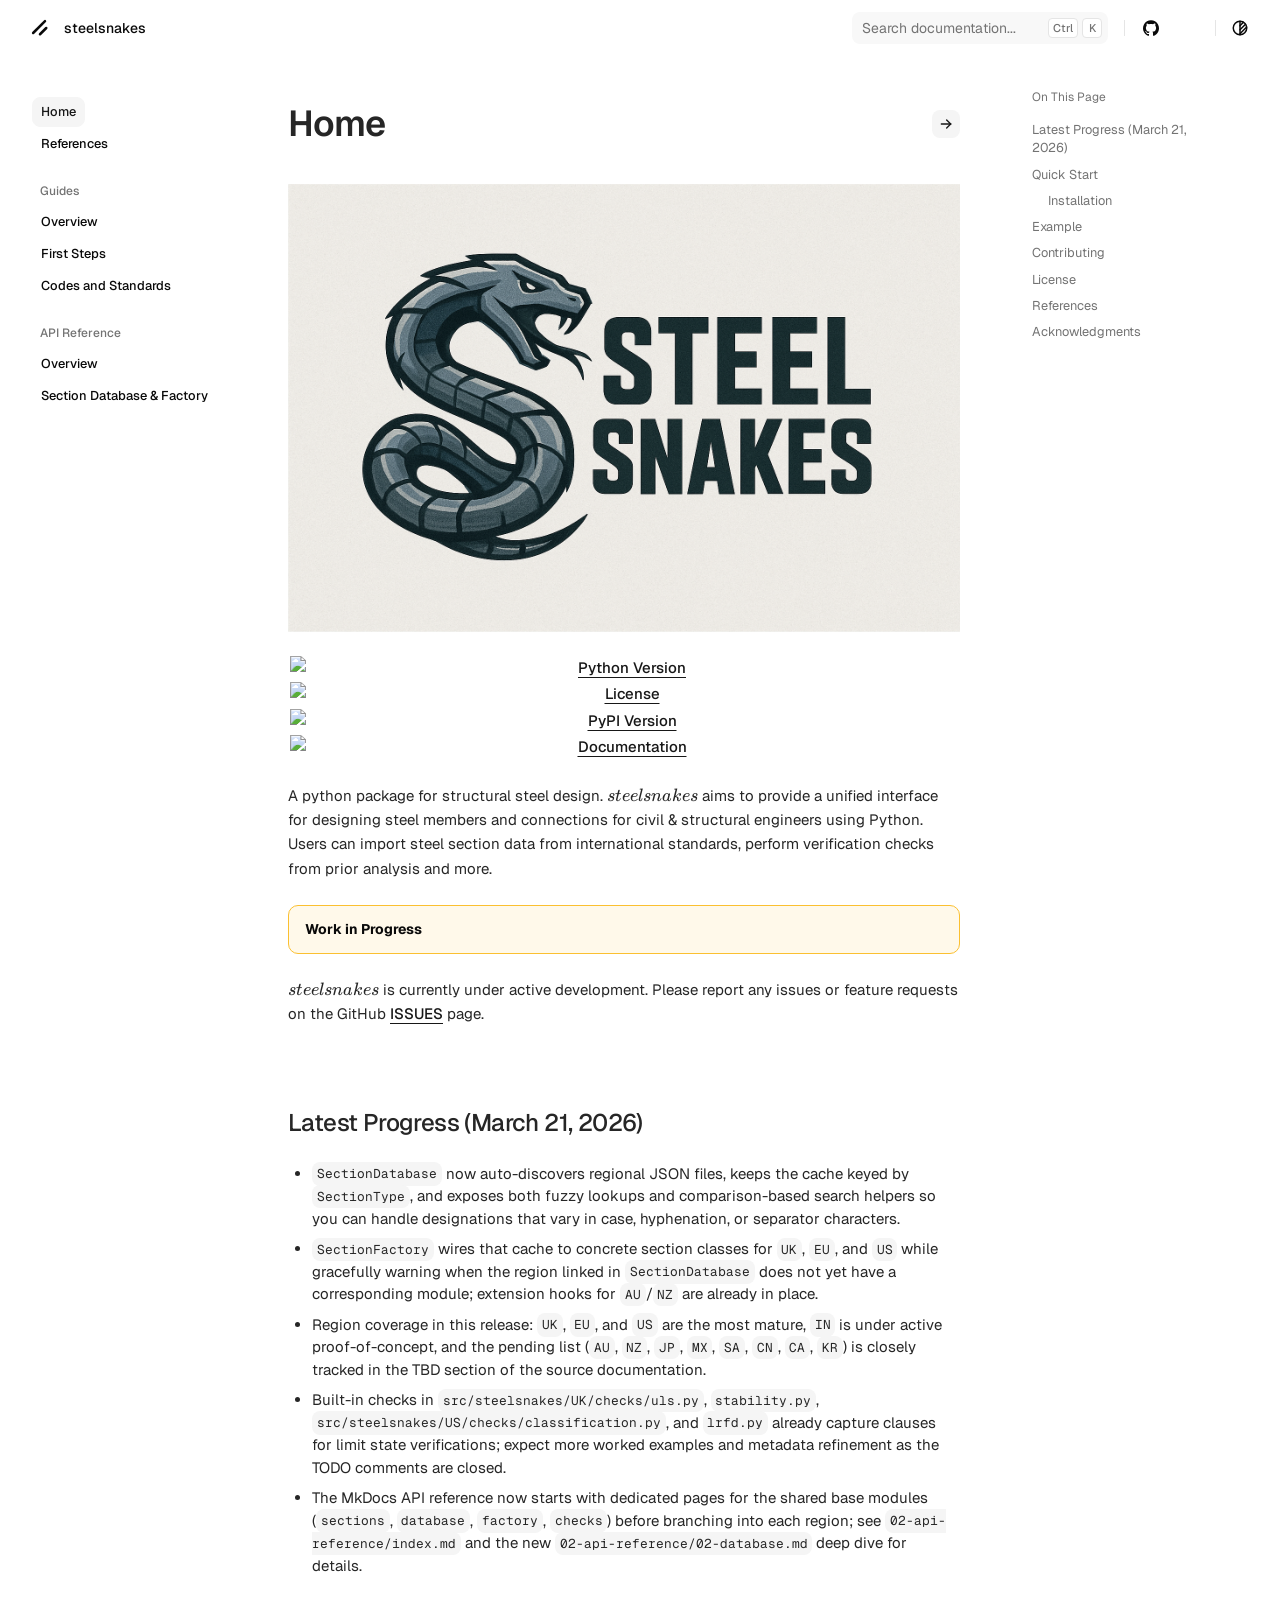
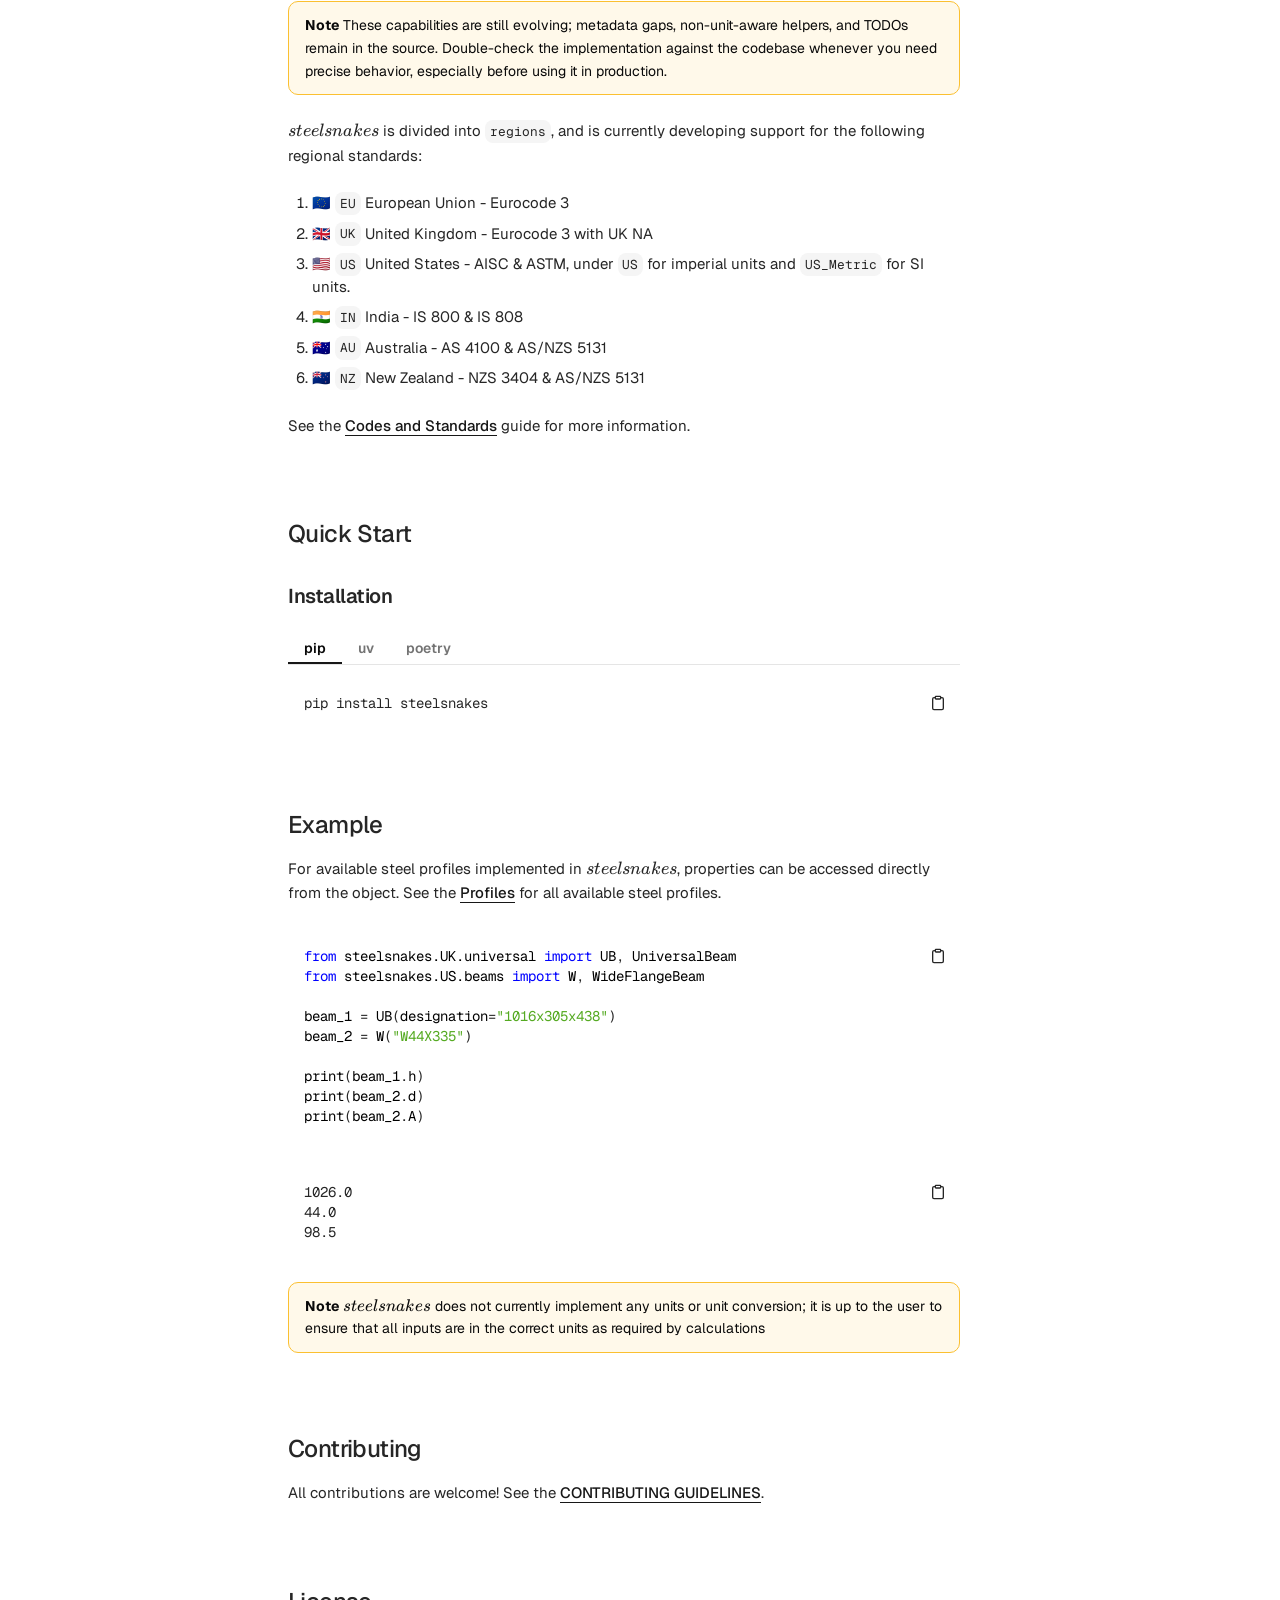
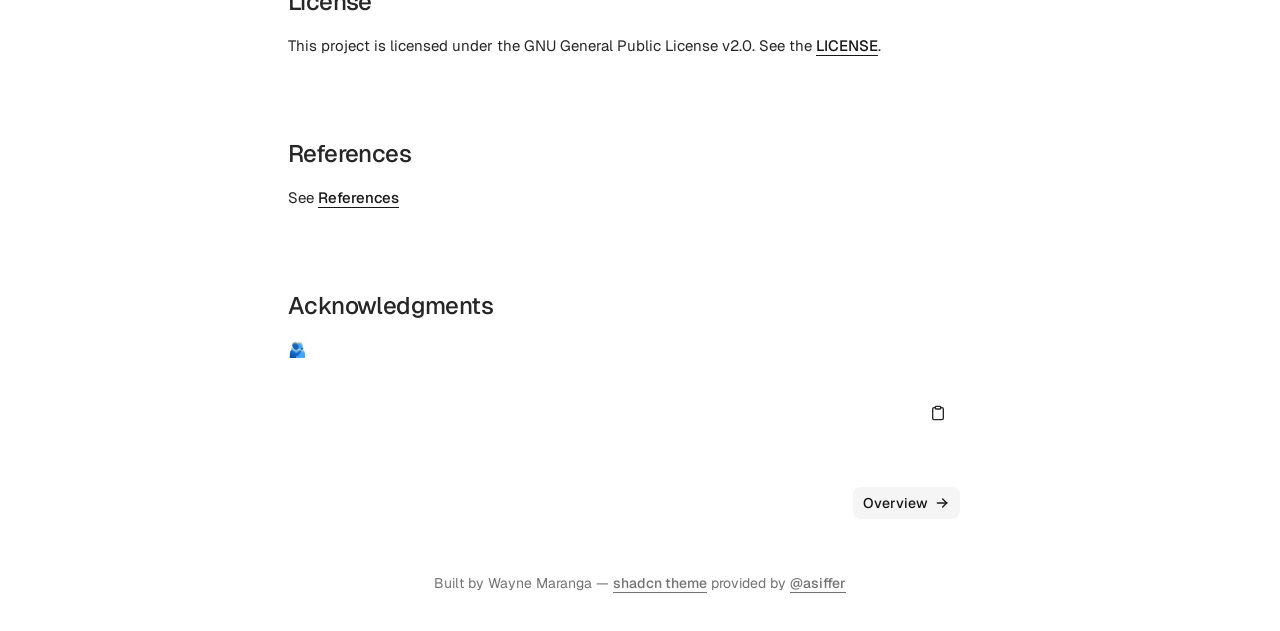
==== index.html @ 2edcb005 "Deployed 90983dc with MkDocs version: 1.6.1" ====
<!DOCTYPE html>
<html lang="en">

<head>
    <script>
        // for search plugin notably
        const base_url = "https://steelsnakes.readthedocs.io/en/latest/";
    </script>
    <script>
    const darkTheme = window.matchMedia("(prefers-color-scheme: dark)");
    darkTheme.onchange = (e) => {
        if (e.matches) {
            document.documentElement.classList.add("dark")
            localStorage.theme = 'dark';
        } else {
            document.documentElement.classList.remove("dark")
            localStorage.removeItem("theme")
        }
    };

    // On page load. Priotiry to lcaolStorage
    if (localStorage.theme === "dark") {
        document.documentElement.classList.add("dark")
    } else if (localStorage.theme === "light") {
        document.documentElement.classList.remove("dark")
    } else if (darkTheme.matches) {
        document.documentElement.classList.add("dark")
    } else {
        document.documentElement.classList.remove("dark")
    }

    // set the layout based on localStorage
    document.documentElement.classList.add(localStorage.getItem("html-layout") || "layout-fixed");
</script>


    <meta charset="UTF-8">
    <meta name="viewport" content="width=device-width, initial-scale=1">
    <title>Home - steelsnakes</title>
    


<title>Home</title>









<link rel="canonical" href="https://steelsnakes.readthedocs.io/en/latest/">


<!-- Open Graph (Facebook, LinkedIn) -->

<meta property="og:title" content="Home">





<meta property="og:url" content="https://steelsnakes.readthedocs.io/en/latest/">






<!-- Twitter Card -->

<meta name="twitter:title" content="Home">






<!-- JSON-LD Structured Data -->



    <link rel="icon" href="img/favicon.ico">

    <link href="css/base.css" rel="stylesheet">
    <link href="css/geist.css" rel="stylesheet">

    
    

<link id="pygments-light" rel="stylesheet"
    href="css/pygments/abap.css">
<link id="pygments-dark" rel="stylesheet"
    href="css/pygments/monokai.css"
    media="(prefers-color-scheme: dark)">


    
    <link href="assets/_mkdocstrings.css" rel="stylesheet">
    <link href="stylesheets/extra.css" rel="stylesheet">

    

    <script src="js/callbacks.js"></script>

    
    <!-- katex -->
<link rel="stylesheet" href="css/katex.min.css">
<!-- The loading of KaTeX is deferred to speed up page rendering -->
<script defer src="js/katex.min.js"></script>
<!-- To automatically render math in text elements, include the auto-render extension: -->
<script defer src="js/auto-render.min.js"
    onload='renderMathInElement(document.body, {"macros": {"\\RR": "\\mathbb{R}", "\\dx": "\\mathrm{d}x"}});'></script>
    

    
    <script src="https://cdn.jsdelivr.net/npm/echarts@5.6.0/dist/echarts.js"></script>
<script>
    const rootStyles = getComputedStyle(document.documentElement);
    const color = ["#8ec5ff", "#2b7fff", "#1d6ed4", "#155ab6", "#0f4c8a"];
    const waitForECharts = () => {
        if (typeof echarts !== 'undefined') {
            console.log('ECharts is loaded');
            echarts.registerTheme('shadcn', {
                "seriesCnt": "5",
                "backgroundColor": "rgba(0,0,0,0)",
                "titleColor": "#0a0a0a",
                "subtitleColor": "#737373",
                "textColorShow": false,
                "textColor": "#333",
                "textStyle": {
                    "fontFamily": "Geist"
                },
                "markTextColor": "#ffffff",
                "color": color,
                "borderColor": "#e5e5e5",
                "borderWidth": 0,
                "visualMapColor": [
                    "#09090b",
                    "#18181b",
                    "#27272a",
                    "#3f3f46",
                    "#52525b",
                    "#71717a",
                    "#a1a1aa",
                    "#d4d4d8",
                    "#e4e4e7",
                    "#f4f4f5",
                    "#fafafa"
                ],
                "legendTextColor": "#0a0a0a",
                "kColor": "#eb5454",
                "kColor0": "#47b262",
                "kBorderColor": "#eb5454",
                "kBorderColor0": "#47b262",
                "kBorderWidth": 1,
                "lineWidth": 2,
                "symbolSize": 4,
                "symbol": "emptyCircle",
                "symbolBorderWidth": 1,
                "lineSmooth": true,
                "graphLineWidth": 1,
                "graphLineColor": "#aaaaaa",
                "mapLabelColor": "#000",
                "mapLabelColorE": "rgb(100,0,0)",
                "mapBorderColor": "#444",
                "mapBorderColorE": "#444",
                "mapBorderWidth": 0.5,
                "mapBorderWidthE": 1,
                "mapAreaColor": "#eee",
                "mapAreaColorE": "rgba(255,215,0,0.8)",
                "axes": [
                    {
                        "type": "all",
                        "name": "通用坐标轴",
                        "axisLineShow": true,
                        "axisLineColor": "#6E7079",
                        "axisTickShow": true,
                        "axisTickColor": "#6E7079",
                        "axisLabelShow": true,
                        "axisLabelColor": "#6E7079",
                        "splitLineShow": true,
                        "splitLineColor": [
                            "#E0E6F1"
                        ],
                        "splitAreaShow": false,
                        "splitAreaColor": [
                            "rgba(250,250,250,0.2)",
                            "rgba(210,219,238,0.2)"
                        ]
                    },
                    {
                        "type": "category",
                        "name": "类目坐标轴",
                        "axisLineShow": true,
                        "axisLineColor": "#6e7079",
                        "axisTickShow": true,
                        "axisTickColor": "#6e7079",
                        "axisLabelShow": true,
                        "axisLabelColor": "#6e7079",
                        "splitLineShow": false,
                        "splitLineColor": [
                            "#E0E6F1"
                        ],
                        "splitAreaShow": false,
                        "splitAreaColor": [
                            "rgba(250,250,250,0.2)",
                            "rgba(210,219,238,0.2)"
                        ]
                    },
                    {
                        "type": "value",
                        "name": "数值坐标轴",
                        "axisLineShow": false,
                        "axisLineColor": "#6e7079",
                        "axisTickShow": false,
                        "axisTickColor": "#6e7079",
                        "axisLabelShow": true,
                        "axisLabelColor": "#6e7079",
                        "splitLineShow": true,
                        "splitLineColor": [
                            "#E0E6F1"
                        ],
                        "splitAreaShow": false,
                        "splitAreaColor": [
                            "rgba(250,250,250,0.2)",
                            "rgba(210,219,238,0.2)"
                        ]
                    },
                    {
                        "type": "log",
                        "name": "对数坐标轴",
                        "axisLineShow": false,
                        "axisLineColor": "#6e7079",
                        "axisTickShow": false,
                        "axisTickColor": "#6e7079",
                        "axisLabelShow": true,
                        "axisLabelColor": "#6e7079",
                        "splitLineShow": true,
                        "splitLineColor": [
                            "#E0E6F1"
                        ],
                        "splitAreaShow": false,
                        "splitAreaColor": [
                            "rgba(250,250,250,0.2)",
                            "rgba(210,219,238,0.2)"
                        ]
                    },
                    {
                        "type": "time",
                        "name": "时间坐标轴",
                        "axisLineShow": true,
                        "axisLineColor": "#6e7079",
                        "axisTickShow": true,
                        "axisTickColor": "#6e7079",
                        "axisLabelShow": true,
                        "axisLabelColor": "#6e7079",
                        "splitLineShow": false,
                        "splitLineColor": [
                            "#E0E6F1"
                        ],
                        "splitAreaShow": false,
                        "splitAreaColor": [
                            "rgba(250,250,250,0.2)",
                            "rgba(210,219,238,0.2)"
                        ]
                    }
                ],
                "axisSeperateSetting": true,
                "toolboxColor": "#999999",
                "toolboxEmphasisColor": "#666666",
                "tooltipAxisColor": "#cccccc",
                "tooltipAxisWidth": 1,
                "timelineLineColor": "#e5e5e5",
                "timelineLineWidth": 2,
                "timelineItemColor": "#e5e5e5",
                "timelineItemColorE": "#ffffff",
                "timelineCheckColor": "#171717",
                "timelineCheckBorderColor": "#ffffff",
                "timelineItemBorderWidth": 1,
                "timelineControlColor": "#737373",
                "timelineControlBorderColor": "#171717",
                "timelineControlBorderWidth": "0.0",
                "timelineLabelColor": "#737373"
            })
        } else {
            setTimeout(waitForECharts, 300);
        }
    }

    waitForECharts();

</script>
    

    

</head>

<body
    class="text-foreground group/body overscroll-none font-sans antialiased [--footer-height:calc(var(--spacing)*14)] [--header-height:calc(var(--spacing)*14)] xl:[--footer-height:calc(var(--spacing)*24)] theme-default">
    <div id="inner-body" class="bg-background relative z-10 flex min-h-svh flex-col">
        <header class="bg-background sticky top-0 z-50 w-full" view-transition-name="header">
    <div class="container-wrapper 3xl:fixed:px-0 px-6">
        <div class="3xl:fixed:container flex h-(--header-height) items-center gap-2 **:data-[slot=separator]:!h-4">
            <button id="menu-button" data-slot="popover-trigger" onclick="onMobileMenuButtonClick(event)"
                class="group whitespace-nowrap rounded-md text-sm font-medium transition-all disabled:pointer-events-none disabled:opacity-50 [&amp;_svg]:pointer-events-none [&amp;_svg:not([class*='size-'])]:size-4 shrink-0 [&amp;_svg]:shrink-0 outline-none focus-visible:border-ring focus-visible:ring-ring/50 aria-invalid:ring-destructive/20 dark:aria-invalid:ring-destructive/40 aria-invalid:border-destructive hover:text-accent-foreground px-4 py-2 has-[&gt;svg]:px-3 extend-touch-target h-8 touch-manipulation items-center justify-start gap-2.5 !p-0 hover:bg-transparent focus-visible:bg-transparent focus-visible:ring-0 active:bg-transparent dark:hover:bg-transparent flex lg:hidden"
                type="button" aria-haspopup="dialog" aria-expanded="false" aria-controls="radix-«Rmplb»"
                data-state="closed">
                <div class="relative flex h-8 w-4 items-center justify-center">
                    <div class="relative size-4">
                        <!-- 16px x 16px -->
                        <svg xmlns="http://www.w3.org/2000/svg" viewBox="0 0 16 16" fill="none" stroke="currentColor"
                            stroke-width="2" stroke-linecap="round" stroke-linejoin="round">
                            <line x1="0" x2="16" y1="5" y2="5"
                                class="group-data-[state=open]:translate-y-[2.25px] group-data-[state=open]:-translate-x-[2.25px] group-data-[state=open]:rotate-45 transition-all duration-300 origin-center" />
                            <line x1="0" x2="16" y1="11" y2="11"
                                class="group-data-[state=open]:-translate-y-[2.25px] group-data-[state=open]:-translate-x-[2.25px] group-data-[state=open]:-rotate-45 transition-all duration-300 origin-center" />
                        </svg>
                    </div>

                    <span class="sr-only">Toggle Menu</span>
                </div>
                <span class="flex h-8 items-center text-lg leading-none font-medium">Menu</span>
            </button>
            <a data-slot="button"
                class="items-center justify-center gap-2 whitespace-nowrap rounded-md text-sm font-medium transition-all disabled:pointer-events-none disabled:opacity-50 [&_svg]:pointer-events-none [&_svg:not([class*='size-'])]:size-5 shrink-0 [&_svg]:shrink-0 outline-none focus-visible:border-ring focus-visible:ring-ring/50 focus-visible:ring-[3px] aria-invalid:ring-destructive/20 dark:aria-invalid:ring-destructive/40 aria-invalid:border-destructive hover:bg-accent hover:text-accent-foreground dark:hover:bg-accent/50 hidden h-8 lg:flex"
                href="https://steelsnakes.readthedocs.io/en/latest/">
                <span class="size-8 flex flex-row justify-center items-center">
                    

<svg xmlns="http://www.w3.org/2000/svg" viewBox="0 0 256 256"
    class="size-5">
    <rect width="256" height="256" fill="none"></rect>
    <line x1="208" y1="128" x2="128" y2="208" fill="none" stroke="currentColor" stroke-linecap="round"
        stroke-linejoin="round" stroke-width="32"></line>
    <line x1="192" y1="40" x2="40" y2="192" fill="none" stroke="currentColor" stroke-linecap="round"
        stroke-linejoin="round" stroke-width="32"></line>
</svg>


                </span>

                
                <h1 class="pr-2">steelsnakes</h1>
                
            </a>
            
            <div class="ml-auto flex items-center gap-2 md:flex-1 md:justify-end">
                <div class="hidden w-full flex-1 md:flex md:w-auto md:flex-none">
                    <button data-slot="dialog-trigger" onclick="onSearchBarClick(event)"
    class="inline-flex items-center gap-2 whitespace-nowrap rounded-md text-sm transition-all disabled:pointer-events-none disabled:opacity-50 [&amp;_svg]:pointer-events-none [&amp;_svg:not([class*='size-'])]:size-4 shrink-0 [&amp;_svg]:shrink-0 outline-none focus-visible:border-ring focus-visible:ring-ring/50 focus-visible:ring-[3px] aria-invalid:ring-destructive/20 dark:aria-invalid:ring-destructive/40 aria-invalid:border-destructive hover:bg-secondary/80 px-4 py-2 has-[&gt;svg]:px-3 bg-surface text-surface-foreground/60 dark:bg-card relative h-8 w-full justify-start pl-2.5 font-normal shadow-none sm:pr-12 md:w-40 lg:w-56 xl:w-64"
    type="button" aria-haspopup="dialog" aria-expanded="false" aria-controls="radix-«R66plb»" data-state="closed">
    <span class="text-muted-foreground hidden lg:inline-flex">Search documentation...</span>
    <span class="text-muted-foreground inline-flex lg:hidden">Search...</span>
    <div class="absolute top-1.5 right-1.5 hidden gap-1 sm:flex">
        <kbd
            class="bg-background text-muted-foreground pointer-events-none flex h-5 items-center justify-center gap-1 rounded border px-1 font-sans text-[0.7rem] font-medium select-none [&amp;_svg:not([class*='size-'])]:size-3">Ctrl</kbd><kbd
            class="bg-background text-muted-foreground pointer-events-none flex h-5 items-center justify-center gap-1 rounded border px-1 font-sans text-[0.7rem] font-medium select-none [&amp;_svg:not([class*='size-'])]:size-3 aspect-square">K</kbd>
    </div>
</button>
<dialog id="search-dialog" onclick="onSearchDialogClick(event)"
    class="fixed top-1/2 left-1/2 -translate-x-1/2 -translate-y-1/2 bg-background rounded-lg shadow-lg border overflow-hidden p-0">
    <div class="w-lg gap-4">
        <div class="flex h-full w-full flex-col overflow-hidden rounded-md bg-popover text-popover-foreground">
            <div data-slot="command-input-wrapper" class="flex h-9 items-center gap-2 border-b px-3"><svg
                    xmlns="http://www.w3.org/2000/svg" width="24" height="24" viewBox="0 0 24 24" fill="none"
                    stroke="currentColor" stroke-width="2" stroke-linecap="round" stroke-linejoin="round"
                    class="lucide lucide-search size-4 shrink-0 opacity-50">
                    <circle cx="11" cy="11" r="8"></circle>
                    <path d="m21 21-4.3-4.3"></path>
                </svg>
                <input data-slot="command-input"
                    class="placeholder:text-muted-foreground flex h-10 w-full rounded-md bg-transparent py-3 text-sm outline-hidden disabled:cursor-not-allowed disabled:opacity-50"
                    placeholder="Search documentation..." cmdk-input="" autocomplete="off" autocorrect="off"
                    spellcheck="false" aria-autocomplete="list" role="combobox" aria-expanded="true"
                    aria-controls="radix-«r1t6»" aria-labelledby="radix-«r1t7»" id="radix-«r1t8»" type="text" value=""
                    aria-activedescendant="radix-«r1th»" oninput="onInputHandler(event)">
            </div>
        </div>
        <div id="mkdocs-search-results">
            <!-- search results go there -->
        </div>
    </div>
</dialog>
<script>
    document.removeEventListener("keydown", searchShortcutHandler);
    document.addEventListener("keydown", searchShortcutHandler);
</script>
                </div>
                <div data-orientation="vertical" role="none" data-slot="separator"
                    class="bg-border shrink-0 data-[orientation=horizontal]:h-px data-[orientation=horizontal]:w-full data-[orientation=vertical]:h-full data-[orientation=vertical]:w-px ml-2 hidden lg:block">
                </div>
                <a target="_blank" rel="noreferrer" data-slot="button"
                    class="inline-flex items-center justify-center whitespace-nowrap text-sm font-medium transition-all disabled:pointer-events-none disabled:opacity-50 [&amp;_svg]:pointer-events-none [&amp;_svg:not([class*='size-'])]:size-4 shrink-0 [&amp;_svg]:shrink-0 outline-none focus-visible:border-ring focus-visible:ring-ring/50 focus-visible:ring-[3px] aria-invalid:ring-destructive/20 dark:aria-invalid:ring-destructive/40 aria-invalid:border-destructive hover:bg-accent hover:text-accent-foreground dark:hover:bg-accent/50 rounded-md gap-1.5 px-3 has-[&gt;svg]:px-2.5 h-8 shadow-none"
                    href="https://github.com/waynemaranga/steelsnakes">
                    <svg viewBox="0 0 438.549 438.549">
                        <path fill="currentColor"
                            d="M409.132 114.573c-19.608-33.596-46.205-60.194-79.798-79.8-33.598-19.607-70.277-29.408-110.063-29.408-39.781 0-76.472 9.804-110.063 29.408-33.596 19.605-60.192 46.204-79.8 79.8C9.803 148.168 0 184.854 0 224.63c0 47.78 13.94 90.745 41.827 128.906 27.884 38.164 63.906 64.572 108.063 79.227 5.14.954 8.945.283 11.419-1.996 2.475-2.282 3.711-5.14 3.711-8.562 0-.571-.049-5.708-.144-15.417a2549.81 2549.81 0 01-.144-25.406l-6.567 1.136c-4.187.767-9.469 1.092-15.846 1-6.374-.089-12.991-.757-19.842-1.999-6.854-1.231-13.229-4.086-19.13-8.559-5.898-4.473-10.085-10.328-12.56-17.556l-2.855-6.57c-1.903-4.374-4.899-9.233-8.992-14.559-4.093-5.331-8.232-8.945-12.419-10.848l-1.999-1.431c-1.332-.951-2.568-2.098-3.711-3.429-1.142-1.331-1.997-2.663-2.568-3.997-.572-1.335-.098-2.43 1.427-3.289 1.525-.859 4.281-1.276 8.28-1.276l5.708.853c3.807.763 8.516 3.042 14.133 6.851 5.614 3.806 10.229 8.754 13.846 14.842 4.38 7.806 9.657 13.754 15.846 17.847 6.184 4.093 12.419 6.136 18.699 6.136 6.28 0 11.704-.476 16.274-1.423 4.565-.952 8.848-2.383 12.847-4.285 1.713-12.758 6.377-22.559 13.988-29.41-10.848-1.14-20.601-2.857-29.264-5.14-8.658-2.286-17.605-5.996-26.835-11.14-9.235-5.137-16.896-11.516-22.985-19.126-6.09-7.614-11.088-17.61-14.987-29.979-3.901-12.374-5.852-26.648-5.852-42.826 0-23.035 7.52-42.637 22.557-58.817-7.044-17.318-6.379-36.732 1.997-58.24 5.52-1.715 13.706-.428 24.554 3.853 10.85 4.283 18.794 7.952 23.84 10.994 5.046 3.041 9.089 5.618 12.135 7.708 17.705-4.947 35.976-7.421 54.818-7.421s37.117 2.474 54.823 7.421l10.849-6.849c7.419-4.57 16.18-8.758 26.262-12.565 10.088-3.805 17.802-4.853 23.134-3.138 8.562 21.509 9.325 40.922 2.279 58.24 15.036 16.18 22.559 35.787 22.559 58.817 0 16.178-1.958 30.497-5.853 42.966-3.9 12.471-8.941 22.457-15.125 29.979-6.191 7.521-13.901 13.85-23.131 18.986-9.232 5.14-18.182 8.85-26.84 11.136-8.662 2.286-18.415 4.004-29.263 5.146 9.894 8.562 14.842 22.077 14.842 40.539v60.237c0 3.422 1.19 6.279 3.572 8.562 2.379 2.279 6.136 2.95 11.276 1.995 44.163-14.653 80.185-41.062 108.068-79.226 27.88-38.161 41.825-81.126 41.825-128.906-.01-39.771-9.818-76.454-29.414-110.049z">
                        </path>
                    </svg>
                    
                    <span id="stargazers" class="text-muted-foreground w-8 text-xs tabular-nums" onload="test()">
                    </span>
                    
                </a>
                <div data-orientation="vertical" role="none" data-slot="separator"
                    class="bg-border shrink-0 data-[orientation=horizontal]:h-px data-[orientation=horizontal]:w-full data-[orientation=vertical]:h-full data-[orientation=vertical]:w-px 3xl:flex hidden">
                </div>
                <button data-slot="button"
                    class="items-center justify-center gap-2 whitespace-nowrap rounded-md text-sm font-medium transition-all disabled:pointer-events-none disabled:opacity-50 [&amp;_svg]:pointer-events-none [&amp;_svg:not([class*='size-'])]:size-4 shrink-0 [&amp;_svg]:shrink-0 outline-none focus-visible:border-ring focus-visible:ring-ring/50 focus-visible:ring-[3px] aria-invalid:ring-destructive/20 dark:aria-invalid:ring-destructive/40 aria-invalid:border-destructive hover:bg-accent hover:text-accent-foreground dark:hover:bg-accent/50 size-8 3xl:flex hidden"
                    title="Toggle layout" onclick="toggleLayout(event)">
                    <span class="sr-only">Toggle layout</span>
                    <svg xmlns="http://www.w3.org/2000/svg" width="24" height="24" viewBox="0 0 24 24" fill="none"
                        stroke="currentColor" stroke-width="2" stroke-linecap="round" stroke-linejoin="round"
                        class="lucide lucide-gallery-horizontal">
                        <path d="M2 3v18"></path>
                        <rect width="12" height="18" x="6" y="3" rx="2"></rect>
                        <path d="M22 3v18"></path>
                    </svg>
                </button>
                <div data-orientation="vertical" role="none" data-slot="separator"
                    class="bg-border shrink-0 data-[orientation=horizontal]:h-px data-[orientation=horizontal]:w-full data-[orientation=vertical]:h-full data-[orientation=vertical]:w-px">
                </div>
                <button data-slot="button"
                    class="inline-flex items-center justify-center gap-2 whitespace-nowrap rounded-md text-sm font-medium transition-all disabled:pointer-events-none disabled:opacity-50 [&amp;_svg]:pointer-events-none [&amp;_svg:not([class*='size-'])]:size-4 shrink-0 [&amp;_svg]:shrink-0 outline-none focus-visible:border-ring focus-visible:ring-ring/50 focus-visible:ring-[3px] aria-invalid:ring-destructive/20 dark:aria-invalid:ring-destructive/40 aria-invalid:border-destructive hover:bg-accent hover:text-accent-foreground dark:hover:bg-accent/50 group/toggle extend-touch-target size-8"
                    title="Toggle theme" onclick="onThemeSwitch(event)">
                    <svg xmlns="http://www.w3.org/2000/svg" width="24" height="24" viewBox="0 0 24 24" fill="none"
                        stroke="currentColor" stroke-width="2" stroke-linecap="round" stroke-linejoin="round"
                        class="size-4.5">
                        <path stroke="none" d="M0 0h24v24H0z" fill="none"></path>
                        <path d="M12 12m-9 0a9 9 0 1 0 18 0a9 9 0 1 0 -18 0"></path>
                        <path d="M12 3l0 18"></path>
                        <path d="M12 9l4.65 -4.65"></path>
                        <path d="M12 14.3l7.37 -7.37"></path>
                        <path d="M12 19.6l8.85 -8.85"></path>
                    </svg>
                    <span class="sr-only">Toggle theme</span>
                </button>
            </div>
        </div>
    </div>
</header>
        <main class="flex flex-1 flex-col">
            <div class="container-wrapper flex flex-1 flex-col px-2">
                <div data-slot="sidebar-wrapper" style="--sidebar-width: 16rem; --sidebar-width-icon: 3rem;"
                    class="group/sidebar-wrapper has-data-[variant=inset]:bg-sidebar flex w-full 3xl:fixed:container 3xl:fixed:px-3 min-h-min flex-1 items-start px-0 [--sidebar-width:220px] [--top-spacing:0] lg:grid lg:grid-cols-[var(--sidebar-width)_minmax(0,1fr)] lg:[--sidebar-width:240px] lg:[--top-spacing:calc(var(--spacing)*4)]">
                    <div data-slot="sidebar"
                        class="text-sidebar-foreground w-(--sidebar-width) flex-col sticky top-[calc(var(--header-height)+1px)] z-30 hidden h-[calc(100svh-var(--header-height)-var(--footer-height))] bg-transparent lg:flex">
                        <div data-slot="sidebar-content" data-sidebar="content"
                            class="flex min-h-0 flex-1 flex-col gap-2 overflow-auto group-data-[collapsible=icon]:overflow-hidden no-scrollbar px-2 pb-12">
                            <div class="h-(--top-spacing) shrink-0"></div>
                            <div view-transition-name="sidebar" data-slot="sidebar-group" data-sidebar="group"
    class="relative flex w-full min-w-0 flex-col p-2 no-scrollbar">
    

    
    
    

    

    
    

    
    <div data-slot="sidebar-group" data-sidebar="group" class="relative flex w-full min-w-0 flex-col p-2">
        <div data-slot="sidebar-group-content" data-sidebar="group-content" class="w-full text-sm">
            <ul data-slot="sidebar-menu" data-sidebar="menu" class="flex w-full min-w-0 flex-col gap-0.5">
                
                
                <li data-slot="sidebar-menu-item" data-sidebar="menu-item" class="group/menu-item relative">
    <a data-slot="sidebar-menu-button" data-active="true" data-sidebar="menu-button"
        data-size="default" href="/en/latest/"
        class="hover:bg-sidebar-accent hover:text-sidebar-accent-foreground peer/menu-button flex items-center gap-2 rounded-md p-2 text-left outline-hidden ring-sidebar-ring transition-[width,height,padding] focus-visible:ring-2 active:bg-sidebar-accent active:text-sidebar-accent-foreground disabled:pointer-events-none disabled:opacity-50 group-has-data-[sidebar=menu-action]/menu-item:pr-8 aria-disabled:pointer-events-none aria-disabled:opacity-50 data-[active=true]:font-medium data-[active=true]:text-sidebar-accent-foreground data-[state=open]:hover:bg-sidebar-accent data-[state=open]:hover:text-sidebar-accent-foreground group-data-[collapsible=icon]:size-8! group-data-[collapsible=icon]:p-2! [&>span:last-child]:truncate [&>svg]:size-4 [&>svg]:shrink-0 data-[active=true]:bg-accent data-[active=true]:border-accent 3xl:fixed:w-full 3xl:fixed:max-w-48 relative h-[30px] w-fit overflow-visible border border-transparent text-[0.8rem] font-medium after:absolute after:inset-x-0 after:-inset-y-1 after:z-0 after:rounded-md">

        
        Home
        

        

        

        
    </a>
</li>
                
                
                
                <li data-slot="sidebar-menu-item" data-sidebar="menu-item" class="group/menu-item relative">
    <a data-slot="sidebar-menu-button" data-active="false" data-sidebar="menu-button"
        data-size="default" href="/en/latest/99-references/"
        class="hover:bg-sidebar-accent hover:text-sidebar-accent-foreground peer/menu-button flex items-center gap-2 rounded-md p-2 text-left outline-hidden ring-sidebar-ring transition-[width,height,padding] focus-visible:ring-2 active:bg-sidebar-accent active:text-sidebar-accent-foreground disabled:pointer-events-none disabled:opacity-50 group-has-data-[sidebar=menu-action]/menu-item:pr-8 aria-disabled:pointer-events-none aria-disabled:opacity-50 data-[active=true]:font-medium data-[active=true]:text-sidebar-accent-foreground data-[state=open]:hover:bg-sidebar-accent data-[state=open]:hover:text-sidebar-accent-foreground group-data-[collapsible=icon]:size-8! group-data-[collapsible=icon]:p-2! [&>span:last-child]:truncate [&>svg]:size-4 [&>svg]:shrink-0 data-[active=true]:bg-accent data-[active=true]:border-accent 3xl:fixed:w-full 3xl:fixed:max-w-48 relative h-[30px] w-fit overflow-visible border border-transparent text-[0.8rem] font-medium after:absolute after:inset-x-0 after:-inset-y-1 after:z-0 after:rounded-md">

        
        References
        

        

        

        
    </a>
</li>
                
                
            </ul>
        </div>
    </div>
    

    
    
    <div data-slot="sidebar-group" data-sidebar="group" class="relative flex w-full min-w-0 flex-col p-2">
        <div data-slot="sidebar-group-label" data-sidebar="group-label"
            class="ring-sidebar-ring flex h-8 shrink-0 items-center rounded-md px-2 text-xs outline-hidden transition-[margin,opacity] duration-200 ease-linear focus-visible:ring-2 [&amp;&gt;svg]:size-4 [&amp;&gt;svg]:shrink-0 group-data-[collapsible=icon]:-mt-8 group-data-[collapsible=icon]:opacity-0 text-muted-foreground font-medium">
            Guides</div>
        <div data-slot="sidebar-group-content" data-sidebar="group-content" class="w-full text-sm">
            <ul data-slot="sidebar-menu" data-sidebar="menu" class="flex w-full min-w-0 flex-col gap-0.5">
                
                <li data-slot="sidebar-menu-item" data-sidebar="menu-item" class="group/menu-item relative">
    <a data-slot="sidebar-menu-button" data-active="false" data-sidebar="menu-button"
        data-size="default" href="/en/latest/01-guides/"
        class="hover:bg-sidebar-accent hover:text-sidebar-accent-foreground peer/menu-button flex items-center gap-2 rounded-md p-2 text-left outline-hidden ring-sidebar-ring transition-[width,height,padding] focus-visible:ring-2 active:bg-sidebar-accent active:text-sidebar-accent-foreground disabled:pointer-events-none disabled:opacity-50 group-has-data-[sidebar=menu-action]/menu-item:pr-8 aria-disabled:pointer-events-none aria-disabled:opacity-50 data-[active=true]:font-medium data-[active=true]:text-sidebar-accent-foreground data-[state=open]:hover:bg-sidebar-accent data-[state=open]:hover:text-sidebar-accent-foreground group-data-[collapsible=icon]:size-8! group-data-[collapsible=icon]:p-2! [&>span:last-child]:truncate [&>svg]:size-4 [&>svg]:shrink-0 data-[active=true]:bg-accent data-[active=true]:border-accent 3xl:fixed:w-full 3xl:fixed:max-w-48 relative h-[30px] w-fit overflow-visible border border-transparent text-[0.8rem] font-medium after:absolute after:inset-x-0 after:-inset-y-1 after:z-0 after:rounded-md">

        
        Overview
        

        

        

        
    </a>
</li>
                
                <li data-slot="sidebar-menu-item" data-sidebar="menu-item" class="group/menu-item relative">
    <a data-slot="sidebar-menu-button" data-active="false" data-sidebar="menu-button"
        data-size="default" href="/en/latest/01-guides/01-first-steps/"
        class="hover:bg-sidebar-accent hover:text-sidebar-accent-foreground peer/menu-button flex items-center gap-2 rounded-md p-2 text-left outline-hidden ring-sidebar-ring transition-[width,height,padding] focus-visible:ring-2 active:bg-sidebar-accent active:text-sidebar-accent-foreground disabled:pointer-events-none disabled:opacity-50 group-has-data-[sidebar=menu-action]/menu-item:pr-8 aria-disabled:pointer-events-none aria-disabled:opacity-50 data-[active=true]:font-medium data-[active=true]:text-sidebar-accent-foreground data-[state=open]:hover:bg-sidebar-accent data-[state=open]:hover:text-sidebar-accent-foreground group-data-[collapsible=icon]:size-8! group-data-[collapsible=icon]:p-2! [&>span:last-child]:truncate [&>svg]:size-4 [&>svg]:shrink-0 data-[active=true]:bg-accent data-[active=true]:border-accent 3xl:fixed:w-full 3xl:fixed:max-w-48 relative h-[30px] w-fit overflow-visible border border-transparent text-[0.8rem] font-medium after:absolute after:inset-x-0 after:-inset-y-1 after:z-0 after:rounded-md">

        
        First Steps
        

        

        

        
    </a>
</li>
                
                <li data-slot="sidebar-menu-item" data-sidebar="menu-item" class="group/menu-item relative">
    <a data-slot="sidebar-menu-button" data-active="false" data-sidebar="menu-button"
        data-size="default" href="/en/latest/01-guides/03-codesandstds/"
        class="hover:bg-sidebar-accent hover:text-sidebar-accent-foreground peer/menu-button flex items-center gap-2 rounded-md p-2 text-left outline-hidden ring-sidebar-ring transition-[width,height,padding] focus-visible:ring-2 active:bg-sidebar-accent active:text-sidebar-accent-foreground disabled:pointer-events-none disabled:opacity-50 group-has-data-[sidebar=menu-action]/menu-item:pr-8 aria-disabled:pointer-events-none aria-disabled:opacity-50 data-[active=true]:font-medium data-[active=true]:text-sidebar-accent-foreground data-[state=open]:hover:bg-sidebar-accent data-[state=open]:hover:text-sidebar-accent-foreground group-data-[collapsible=icon]:size-8! group-data-[collapsible=icon]:p-2! [&>span:last-child]:truncate [&>svg]:size-4 [&>svg]:shrink-0 data-[active=true]:bg-accent data-[active=true]:border-accent 3xl:fixed:w-full 3xl:fixed:max-w-48 relative h-[30px] w-fit overflow-visible border border-transparent text-[0.8rem] font-medium after:absolute after:inset-x-0 after:-inset-y-1 after:z-0 after:rounded-md">

        
        Codes and Standards
        

        

        

        
    </a>
</li>
                
            </ul>
        </div>
    </div>
    
    
    
    <div data-slot="sidebar-group" data-sidebar="group" class="relative flex w-full min-w-0 flex-col p-2">
        <div data-slot="sidebar-group-label" data-sidebar="group-label"
            class="ring-sidebar-ring flex h-8 shrink-0 items-center rounded-md px-2 text-xs outline-hidden transition-[margin,opacity] duration-200 ease-linear focus-visible:ring-2 [&amp;&gt;svg]:size-4 [&amp;&gt;svg]:shrink-0 group-data-[collapsible=icon]:-mt-8 group-data-[collapsible=icon]:opacity-0 text-muted-foreground font-medium">
            API Reference</div>
        <div data-slot="sidebar-group-content" data-sidebar="group-content" class="w-full text-sm">
            <ul data-slot="sidebar-menu" data-sidebar="menu" class="flex w-full min-w-0 flex-col gap-0.5">
                
                <li data-slot="sidebar-menu-item" data-sidebar="menu-item" class="group/menu-item relative">
    <a data-slot="sidebar-menu-button" data-active="false" data-sidebar="menu-button"
        data-size="default" href="/en/latest/02-api-reference/"
        class="hover:bg-sidebar-accent hover:text-sidebar-accent-foreground peer/menu-button flex items-center gap-2 rounded-md p-2 text-left outline-hidden ring-sidebar-ring transition-[width,height,padding] focus-visible:ring-2 active:bg-sidebar-accent active:text-sidebar-accent-foreground disabled:pointer-events-none disabled:opacity-50 group-has-data-[sidebar=menu-action]/menu-item:pr-8 aria-disabled:pointer-events-none aria-disabled:opacity-50 data-[active=true]:font-medium data-[active=true]:text-sidebar-accent-foreground data-[state=open]:hover:bg-sidebar-accent data-[state=open]:hover:text-sidebar-accent-foreground group-data-[collapsible=icon]:size-8! group-data-[collapsible=icon]:p-2! [&>span:last-child]:truncate [&>svg]:size-4 [&>svg]:shrink-0 data-[active=true]:bg-accent data-[active=true]:border-accent 3xl:fixed:w-full 3xl:fixed:max-w-48 relative h-[30px] w-fit overflow-visible border border-transparent text-[0.8rem] font-medium after:absolute after:inset-x-0 after:-inset-y-1 after:z-0 after:rounded-md">

        
        Overview
        

        

        

        
    </a>
</li>
                
                <li data-slot="sidebar-menu-item" data-sidebar="menu-item" class="group/menu-item relative">
    <a data-slot="sidebar-menu-button" data-active="false" data-sidebar="menu-button"
        data-size="default" href="/en/latest/02-api-reference/02-database/"
        class="hover:bg-sidebar-accent hover:text-sidebar-accent-foreground peer/menu-button flex items-center gap-2 rounded-md p-2 text-left outline-hidden ring-sidebar-ring transition-[width,height,padding] focus-visible:ring-2 active:bg-sidebar-accent active:text-sidebar-accent-foreground disabled:pointer-events-none disabled:opacity-50 group-has-data-[sidebar=menu-action]/menu-item:pr-8 aria-disabled:pointer-events-none aria-disabled:opacity-50 data-[active=true]:font-medium data-[active=true]:text-sidebar-accent-foreground data-[state=open]:hover:bg-sidebar-accent data-[state=open]:hover:text-sidebar-accent-foreground group-data-[collapsible=icon]:size-8! group-data-[collapsible=icon]:p-2! [&>span:last-child]:truncate [&>svg]:size-4 [&>svg]:shrink-0 data-[active=true]:bg-accent data-[active=true]:border-accent 3xl:fixed:w-full 3xl:fixed:max-w-48 relative h-[30px] w-fit overflow-visible border border-transparent text-[0.8rem] font-medium after:absolute after:inset-x-0 after:-inset-y-1 after:z-0 after:rounded-md">

        
        Section Database & Factory
        

        

        

        
    </a>
</li>
                
            </ul>
        </div>
    </div>
    
    


    
</div>
                        </div>
                    </div>
                    <div class="h-full w-full">
                        <div data-slot="docs" class="flex items-stretch text-[1.05rem] sm:text-[15px] xl:w-full">
                            <div class="flex min-w-0 flex-1 flex-col">
                                <div class="h-(--top-spacing) shrink-0"></div>
                                <article class=" w-full" view-transition-name="page">
    <div class="flex flex-col gap-2">
        <div class="flex flex-col gap-2">
            <div id="page-header" class="flex items-start justify-between">

                <h1 class="scroll-m-20 text-4xl font-semibold tracking-tight sm:text-3xl xl:text-4xl">
                    Home
                </h1>

                <div class="flex items-center gap-2 pt-1.5">
                    
                    
                    <a data-slot="button" id="next-button"
                        class="inline-flex items-center justify-center gap-2 whitespace-nowrap rounded-md text-sm font-medium transition-all disabled:pointer-events-none disabled:opacity-50 [&amp;_svg]:pointer-events-none [&amp;_svg:not([class*='size-'])]:size-4 shrink-0 [&amp;_svg]:shrink-0 outline-none focus-visible:border-ring focus-visible:ring-ring/50 focus-visible:ring-[3px] aria-invalid:ring-destructive/20 dark:aria-invalid:ring-destructive/40 aria-invalid:border-destructive bg-secondary text-secondary-foreground hover:bg-secondary/80 extend-touch-target size-8 shadow-none md:size-7"
                        href="/en/latest/01-guides/">
                        <span class="sr-only">Next</span>
                        <svg xmlns="http://www.w3.org/2000/svg" width="24" height="24" viewBox="0 0 24 24" fill="none"
                            stroke="currentColor" stroke-width="2" stroke-linecap="round" stroke-linejoin="round"
                            class="tabler-icon tabler-icon-arrow-right ">
                            <path d="M5 12l14 0"></path>
                            <path d="M13 18l6 -6"></path>
                            <path d="M13 6l6 6"></path>
                        </svg>
                    </a>
                    
                </div>
            </div>
            
        </div>
        <div class="flex justify-end items-center">
            
            
        </div>

    </div>
    <div class="typography w-full flex-1 *:data-[slot=alert]:first:mt-0">
        <p><img alt="Logo" src="logo-4.png" /></p>
<div align="center">
  <p>
    <a href="https://python.org"><img src="https://img.shields.io/badge/python-3.11+-blue.svg" alt="Python Version" style="margin: 2px;"/></a> <a href="./LICENSE.md"><img src="https://img.shields.io/badge/license-GPLv2-blue.svg" alt="License" style="margin: 2px;"/></a> <a href="https://pypi.org/project/steelsnakes/"><img src="https://img.shields.io/pypi/v/steelsnakes.svg" alt="PyPI Version" style="margin: 2px;"/></a> <a href="https://steelsnakes.readthedocs.io/"><img src="https://img.shields.io/badge/docs-mkdocs-blue.svg" alt="Documentation" style="margin: 2px;"/></a>
    <!-- <a href="#"><img src="https://img.shields.io/github/actions/workflow/status/steelsnakes/steelsnakes/ci.yml?branch=main" alt="Build Status" style="margin: 2px;</a> -->
  </p>
</div>

<p>A python package for structural steel design. <span class="arithmatex">\(steelsnakes\)</span> aims to provide a unified interface for designing steel members and connections for civil &amp; structural engineers using Python. Users can import steel section data from international standards, perform verification checks from prior analysis and more.</p>
<!-- prettier-ignore-start -->
<div class="admonition warning">
<p class="admonition-title">Work in Progress</p>
</div>
<p><span class="arithmatex">\(steelsnakes\)</span> is currently under active development. Please report any issues or feature requests on the GitHub <a href="https://github.com/waynemaranga/steelsnakes/issues">ISSUES</a> page.</p>
<!-- prettier-ignore-end -->

<h2 id="latest-progress-march-21-2026">Latest Progress (March 21, 2026)</h2>
<ul>
<li><code>SectionDatabase</code> now auto-discovers regional JSON files, keeps the cache keyed by <code>SectionType</code>, and exposes both fuzzy lookups and comparison-based search helpers so you can handle designations that vary in case, hyphenation, or separator characters.</li>
<li><code>SectionFactory</code> wires that cache to concrete section classes for <code>UK</code>, <code>EU</code>, and <code>US</code> while gracefully warning when the region linked in <code>SectionDatabase</code> does not yet have a corresponding module; extension hooks for <code>AU</code>/<code>NZ</code> are already in place.</li>
<li>Region coverage in this release: <code>UK</code>, <code>EU</code>, and <code>US</code> are the most mature, <code>IN</code> is under active proof-of-concept, and the pending list (<code>AU</code>, <code>NZ</code>, <code>JP</code>, <code>MX</code>, <code>SA</code>, <code>CN</code>, <code>CA</code>, <code>KR</code>) is closely tracked in the TBD section of the source documentation.</li>
<li>Built-in checks in <code>src/steelsnakes/UK/checks/uls.py</code>, <code>stability.py</code>, <code>src/steelsnakes/US/checks/classification.py</code>, and <code>lrfd.py</code> already capture clauses for limit state verifications; expect more worked examples and metadata refinement as the TODO comments are closed.</li>
<li>The MkDocs API reference now starts with dedicated pages for the shared base modules (<code>sections</code>, <code>database</code>, <code>factory</code>, <code>checks</code>) before branching into each region; see <code>02-api-reference/index.md</code> and the new <code>02-api-reference/02-database.md</code> deep dive for details.</li>
</ul>
<!-- prettier-ignore-start -->
<div class="admonition warning">
<p class="admonition-title">Note</p>
<p>These capabilities are still evolving; metadata gaps, non-unit-aware helpers, and TODOs remain in the source. Double-check the implementation against the codebase whenever you need precise behavior, especially before using it in production.</p>
</div>
<!-- prettier-ignore-end -->

<p><span class="arithmatex">\(steelsnakes\)</span> is divided into <code>regions</code>, and is currently developing support for the following regional standards:</p>
<ol>
<li>🇪🇺 <code>EU</code> European Union - Eurocode 3</li>
<li>🇬🇧 <code>UK</code> United Kingdom - Eurocode 3 with UK NA</li>
<li>🇺🇸 <code>US</code> United States - AISC &amp; ASTM, under <code>US</code> for imperial units and <code>US_Metric</code> for SI units.</li>
<li>🇮🇳 <code>IN</code> India - IS 800 &amp; IS 808</li>
<li>🇦🇺 <code>AU</code> Australia - AS 4100 &amp; AS/NZS 5131</li>
<li>🇳🇿 <code>NZ</code> New Zealand - NZS 3404 &amp; AS/NZS 5131</li>
</ol>
<p>See the <a href="01-guides/03-codesandstds/">Codes and Standards</a> guide for more information. <!-- TODO: check deployment and see if mkdocs+mkdocs-shadcn supports simple relative links --></p>
<h2 id="quick-start">Quick Start</h2>
<h3 id="installation">Installation</h3>
<!-- prettier-ignore-start -->
<div class="tabbed-set" data-tabs="1:3"><input checked="checked" id="__tabbed_1_1" name="__tabbed_1" type="radio" /><label for="__tabbed_1_1">pip</label><div class="tabbed-content">
<div class="codehilite"><pre><span></span><code>pip<span class="w"> </span>install<span class="w"> </span>steelsnakes
</code></pre></div>

</div>
<input id="__tabbed_1_2" name="__tabbed_1" type="radio" /><label for="__tabbed_1_2">uv</label><div class="tabbed-content">
<div class="codehilite"><pre><span></span><code>uv<span class="w"> </span>add<span class="w"> </span>steelsnakes
</code></pre></div>

</div>
<input id="__tabbed_1_3" name="__tabbed_1" type="radio" /><label for="__tabbed_1_3">poetry</label><div class="tabbed-content">
<div class="codehilite"><pre><span></span><code>poetry<span class="w"> </span>add<span class="w"> </span>steelsnakes
</code></pre></div>

</div>
</div>
<!-- prettier-ignore-end -->

<h2 id="example">Example</h2>
<p>For available steel profiles implemented in <span class="arithmatex">\(steelsnakes\)</span>, properties can be accessed directly from the object.
See the <a href="02-api-reference/02-database/">Profiles</a> for all available steel profiles.</p>
<div class="codehilite"><pre><span></span><code><span class="kn">from</span><span class="w"> </span><span class="nn">steelsnakes.UK.universal</span><span class="w"> </span><span class="kn">import</span> <span class="n">UB</span><span class="p">,</span> <span class="n">UniversalBeam</span>
<span class="kn">from</span><span class="w"> </span><span class="nn">steelsnakes.US.beams</span><span class="w"> </span><span class="kn">import</span> <span class="n">W</span><span class="p">,</span> <span class="n">WideFlangeBeam</span>

<span class="n">beam_1</span> <span class="o">=</span> <span class="n">UB</span><span class="p">(</span><span class="n">designation</span><span class="o">=</span><span class="s2">&quot;1016x305x438&quot;</span><span class="p">)</span>
<span class="n">beam_2</span> <span class="o">=</span> <span class="n">W</span><span class="p">(</span><span class="s2">&quot;W44X335&quot;</span><span class="p">)</span>

<span class="nb">print</span><span class="p">(</span><span class="n">beam_1</span><span class="o">.</span><span class="n">h</span><span class="p">)</span>
<span class="nb">print</span><span class="p">(</span><span class="n">beam_2</span><span class="o">.</span><span class="n">d</span><span class="p">)</span>
<span class="nb">print</span><span class="p">(</span><span class="n">beam_2</span><span class="o">.</span><span class="n">A</span><span class="p">)</span>
</code></pre></div>

<div class="codehilite"><pre><span></span><code>1026.0
44.0
98.5
</code></pre></div>

<!-- prettier-ignore-start -->
<div class="admonition warning">
<p class="admonition-title">Note</p>
<p><span class="arithmatex">\(steelsnakes\)</span> does not currently implement any units or unit conversion; it is up to the user to ensure that all inputs are in the correct units as required by calculations</p>
</div>
<!-- prettier-ignore-end -->

<h2 id="contributing">Contributing</h2>
<p>All contributions are welcome! See the <a href="https://github.com/waynemaranga/steelsnakes/blob/main/CONTRIBUTING.md">CONTRIBUTING GUIDELINES</a>.</p>
<h2 id="license">License</h2>
<p>This project is licensed under the GNU General Public License v2.0. See the <a href="https://github.com/waynemaranga/steelsnakes/blob/main/LICENSE.md">LICENSE</a>.</p>
<h2 id="references">References</h2>
<p>See <a href="99-references/">References</a></p>
<h2 id="acknowledgments">Acknowledgments</h2>
<p>🫂</p>
<div class="codehilite"><pre><span></span><code>
</code></pre></div>

    </div>
</article>
                                <div class="mx-auto flex flex-wrap h-16 w-full max-w-2xl items-center gap-2 px-4 md:px-0">
    
    
    <a data-slot="button"
        class="inline-flex items-center justify-center whitespace-nowrap text-sm font-medium transition-all disabled:pointer-events-none disabled:opacity-50 [&amp;_svg]:pointer-events-none [&amp;_svg:not([class*='size-'])]:size-4 shrink-0 [&amp;_svg]:shrink-0 outline-none focus-visible:border-ring focus-visible:ring-ring/50 focus-visible:ring-[3px] aria-invalid:ring-destructive/20 dark:aria-invalid:ring-destructive/40 aria-invalid:border-destructive bg-secondary text-secondary-foreground hover:bg-secondary/80 h-8 rounded-md gap-1.5 px-3 has-[&gt;svg]:px-2.5 ml-auto shadow-none"
        href="/en/latest/01-guides/">
        Overview
        <svg xmlns="http://www.w3.org/2000/svg" width="24" height="24" viewBox="0 0 24 24" fill="none"
            stroke="currentColor" stroke-width="2" stroke-linecap="round" stroke-linejoin="round"
            class="tabler-icon tabler-icon-arrow-right ">
            <path d="M5 12l14 0"></path>
            <path d="M13 18l6 -6"></path>
            <path d="M13 6l6 6"></path>
        </svg>
    </a>
    
</div>
                                <dialog id="bottom-sidebar" onclick="onBottomSidebarDialogClick(event)" class="bg-transparent"
    style="position: fixed; left: 0px; top: 0px; transform: translate(0px, 58px); min-width: max-content; --radix-popper-transform-origin: 0% 0px; will-change: transform; z-index: 50; --radix-popper-available-width: 504px; --radix-popper-available-height: 857px; --radix-popper-anchor-width: 72.94999694824219px; --radix-popper-anchor-height: 32px;">
    <div data-side="bottom" data-align="start" data-state="open" role="dialog" data-slot="popover-content"
        class="text-popover-foreground data-[state=open]:animate-in data-[state=closed]:animate-out data-[state=closed]:fade-out-0 data-[state=open]:fade-in-0 data-[state=closed]:zoom-out-95 data-[state=open]:zoom-in-95 data-[side=bottom]:slide-in-from-top-2 data-[side=left]:slide-in-from-right-2 data-[side=right]:slide-in-from-left-2 data-[side=top]:slide-in-from-bottom-2 z-50 origin-(--radix-popover-content-transform-origin) border outline-hidden bg-background/90 no-scrollbar h-(--radix-popper-available-height) w-(--radix-popper-available-width) overflow-y-auto rounded-none border-none p-0 shadow-none backdrop-blur duration-100"
        style="--radix-popover-content-transform-origin: var(--radix-popper-transform-origin); --radix-popover-content-available-width: var(--radix-popper-available-width); --radix-popover-content-available-height: var(--radix-popper-available-height); --radix-popover-trigger-width: var(--radix-popper-anchor-width); --radix-popover-trigger-height: var(--radix-popper-anchor-height);"
        tabindex="-1">
        <div class="flex flex-col gap-12 overflow-auto px-6 py-6">
            
            
            

            
            <div class="flex flex-col gap-4">
                <div class="text-muted-foreground text-sm font-medium">Menu</div>
                <div class="flex flex-col gap-3">
                    
                    <a class="text-2xl font-medium" href=".">
                        
                        Home
                        
                    </a>
                    
                    <a class="text-2xl font-medium" href="99-references/">
                        
                        References
                        
                    </a>
                    
                </div>
            </div>
            

            
            <div class="flex flex-col gap-8">
                
                <div class="flex flex-col gap-4">
                    <div class="text-muted-foreground text-sm font-medium">Guides</div>
                    
                    <div class="flex flex-col gap-3">
                        
                        <a class="text-2xl font-medium" href="01-guides/">
                            
                            Overview
                            
                        </a>
                        
                        <a class="text-2xl font-medium" href="01-guides/01-first-steps/">
                            
                            First Steps
                            
                        </a>
                        
                        <a class="text-2xl font-medium" href="01-guides/03-codesandstds/">
                            
                            Codes and Standards
                            
                        </a>
                        
                    </div>
                    
                </div>
                
                <div class="flex flex-col gap-4">
                    <div class="text-muted-foreground text-sm font-medium">API Reference</div>
                    
                    <div class="flex flex-col gap-3">
                        
                        <a class="text-2xl font-medium" href="02-api-reference/">
                            
                            Overview
                            
                        </a>
                        
                        <a class="text-2xl font-medium" href="02-api-reference/02-database/">
                            
                            Section Database & Factory
                            
                        </a>
                        
                    </div>
                    
                </div>
                
            </div>
            
            

        </div>
    </div>
</dialog>
                            </div>
                            <div
                                class="sticky top-[calc(var(--header-height)+1px)] z-30 ml-auto hidden h-[calc(100svh-var(--header-height)-var(--footer-height))] w-72 flex-col gap-4 overflow-hidden overscroll-none pb-8 xl:flex">
                                <div class="h-(--top-spacing) shrink-0"></div>
                                <div view-transition-name="toc" class="no-scrollbar overflow-y-auto px-8">
    <div class="flex flex-col gap-2 p-4 pt-0 text-sm">
        <p class="text-muted-foreground bg-background sticky top-0 h-6 text-xs">On This Page</p>
        
        
        
        
        <a href="#latest-progress-march-21-2026"
            class="text-muted-foreground hover:text-foreground data-[active=true]:text-foreground text-[0.8rem] no-underline transition-colors data-[depth=3]:pl-4 data-[depth=4]:pl-6"
            data-active="false" data-depth="2">
            Latest Progress (March 21, 2026)
        </a>
        

        
        <a href="#quick-start"
            class="text-muted-foreground hover:text-foreground data-[active=true]:text-foreground text-[0.8rem] no-underline transition-colors data-[depth=3]:pl-4 data-[depth=4]:pl-6"
            data-active="false" data-depth="2">
            Quick Start
        </a>
        
        
        <a href="#installation"
            class="text-muted-foreground hover:text-foreground data-[active=true]:text-foreground text-[0.8rem] no-underline transition-colors data-[depth=3]:pl-4 data-[depth=4]:pl-6"
            data-active="false" data-depth="3">
            Installation
        </a>
        
        

        
        <a href="#example"
            class="text-muted-foreground hover:text-foreground data-[active=true]:text-foreground text-[0.8rem] no-underline transition-colors data-[depth=3]:pl-4 data-[depth=4]:pl-6"
            data-active="false" data-depth="2">
            Example
        </a>
        

        
        <a href="#contributing"
            class="text-muted-foreground hover:text-foreground data-[active=true]:text-foreground text-[0.8rem] no-underline transition-colors data-[depth=3]:pl-4 data-[depth=4]:pl-6"
            data-active="false" data-depth="2">
            Contributing
        </a>
        

        
        <a href="#license"
            class="text-muted-foreground hover:text-foreground data-[active=true]:text-foreground text-[0.8rem] no-underline transition-colors data-[depth=3]:pl-4 data-[depth=4]:pl-6"
            data-active="false" data-depth="2">
            License
        </a>
        

        
        <a href="#references"
            class="text-muted-foreground hover:text-foreground data-[active=true]:text-foreground text-[0.8rem] no-underline transition-colors data-[depth=3]:pl-4 data-[depth=4]:pl-6"
            data-active="false" data-depth="2">
            References
        </a>
        

        
        <a href="#acknowledgments"
            class="text-muted-foreground hover:text-foreground data-[active=true]:text-foreground text-[0.8rem] no-underline transition-colors data-[depth=3]:pl-4 data-[depth=4]:pl-6"
            data-active="false" data-depth="2">
            Acknowledgments
        </a>
        

        
        
        
        

    </div>
    <div class="h-12"></div>
</div>
                            </div>
                        </div>
                    </div>
                </div>
            </div>
        </main>
        <footer view-transition-name="footer"
    class="group-has-[.section-soft]/body:bg-surface/40 3xl:fixed:bg-transparent dark:bg-transparent">
    <div class="container-wrapper px-4 xl:px-6">
        <div class="flex h-(--footer-height) items-center justify-between">
            <div class="text-muted-foreground w-full text-center text-xs leading-loose sm:text-sm">
                
                Built by<!-- --> <span>Wayne Maranga</span> &mdash;
                
                <a href="https://github.com/asiffer/mkdocs-shadcn">shadcn theme</a> provided by
                <a href="https://github.com/asiffer">@asiffer</a>
            </div>
        </div>
    </div>
</footer>
    </div>
     

<script src="javascripts/mathjax.js"></script>

     

<script src="https://polyfill.io/v3/polyfill.min.js?features=es6"></script>

     

<script src="https://cdn.jsdelivr.net/npm/mathjax@3/es5/tex-mml-chtml.js"></script>

     

<script src="search/main.js"></script>


    

    <script src="js/copy-button.js"></script>
    <script>updatePygmentsStylesheet();</script>
    
    <script>fetchStargazers("https://github.com/waynemaranga/steelsnakes");</script>
    
    
    <script>
    for (const el of document.querySelectorAll(
        ".typography .doc code.language-python",
    )) {
        el.classList.add("codehilite");
    }

    for (const el of document.querySelectorAll("article .doc .doc-contents")) {
        el.innerHTML = el.innerHTML.trim();
    }
</script>
    
    
    <script src="js/socket.io.min.js"></script>
<script>
    function randomString(length = 10) {
        const chars = 'abcdefghijklmnopqrstuvwxyzABCDEFGHIJKLMNOPQRSTUVWXYZ0123456789';
        const array = new Uint32Array(length);
        crypto.getRandomValues(array);
        return Array.from(array, x => chars[x % chars.length]).join('');
    }

    /**
     * Executes code using Programiz REPL via socket.io
     * @param {string} lang - Programming language (e.g., "python", "cpp", "javascript")
     * @param {string} code - Code to execute
     * @returns {Promise<{output:string,ok:boolean}>} Promise resolving to the output
     */
    function runCodexec(code, lang) {
        console.log(`Running code in ${lang}:`, code);
        if (!["r", "c", "cpp", "csharp", "java", "python", "javascript", "typescript", "scala", "dart", "ruby", "golang", "php", "swift", "rust"].includes(lang)) {
            return Promise.reject(new Error(`Unsupported language: ${lang}`));
        }
        const sessionId = randomString();
        const socket = io(`wss://${lang}.repl-web.programiz.com`, {
            path: "/socket.io",
            transports: ["websocket"],
            query: {
                sessionId,
                lang,
                EIO: "3",
            },
        });

        const id = `${lang}/${sessionId}`;


        return new Promise((resolve, reject) => {
            let timeout;
            let ok = true;

            socket.on("connect_error", (err) => {
                console.error(`[${id}] Connection error:`, err);
                reject(err);
            });

            socket.on("connect", () => {
                console.log(`[${id}] Connected`);
                console.log(`[${id}] Code:\n${code}`);
                socket.emit("run", { code });
            });

            socket.on("disconnect", () => {
                console.log(`[${id}] Disconnected`);
            });

            socket.on("output", ({ output }) => {
                console.log(`[${id}] Output received:`, output);
                if (output.slice(0, 6) === "ERROR!") {
                    ok = false;
                    // we try to retrieve the error message in the next message
                    return
                }
                clearTimeout(timeout);
                resolve({ output, ok });
                socket.disconnect();
            });

            // safety timeout
            timeout = setTimeout(() => {
                reject(new Error(`[${id}] Timeout while waiting for output`));
                socket.disconnect();
            }, 10000);
        });
    }

</script>
    
    <script type="speculationrules">
{
  "prerender": [
    {
      "where": {
          "selector_matches": ["#next-button", "#previous-button"],
      }
    }
  ]
}
</script>
</body>

</html>
---- css/geist.css ----
@font-face {
  font-family: "Geist";
  src: url("../fonts/Geist.woff2") format("woff2");
  font-weight: 100 900;
  font-display: swap;
}

@font-face {
  font-family: "Geist Mono";
  src: url("../fonts/GeistMono.woff2") format("woff2");
  font-weight: 100 900;
  font-display: swap;
}

@font-face {
  font-family: "Inter";
  font-style: normal;
  src: url("../fonts/Inter.woff2") format("woff2");
  font-weight: 100 900;
  font-display: swap;
}

@font-face {
  font-family: "Inter";
  font-style: italic;
  src: url("../fonts/Inter-Italic.woff2") format("woff2");
  font-weight: 100 900;
  font-display: swap;
}
---- css/pygments/abap.css ----
pre { line-height: 125%; }
td.linenos .normal { color: inherit; background-color: transparent; padding-left: 5px; padding-right: 5px; }
span.linenos { color: inherit; background-color: transparent; padding-left: 5px; padding-right: 5px; }
td.linenos .special { color: #000000; background-color: #ffffc0; padding-left: 5px; padding-right: 5px; }
span.linenos.special { color: #000000; background-color: #ffffc0; padding-left: 5px; padding-right: 5px; }
.codehilite .hll { background-color: #ffffcc }
.codehilite { background: #ffffff; }
.codehilite .c { color: #888; font-style: italic } /* Comment */
.codehilite .err { color: #F00 } /* Error */
.codehilite .k { color: #00F } /* Keyword */
.codehilite .n { color: #000 } /* Name */
.codehilite .ch { color: #888; font-style: italic } /* Comment.Hashbang */
.codehilite .cm { color: #888; font-style: italic } /* Comment.Multiline */
.codehilite .cp { color: #888; font-style: italic } /* Comment.Preproc */
.codehilite .cpf { color: #888; font-style: italic } /* Comment.PreprocFile */
.codehilite .c1 { color: #888; font-style: italic } /* Comment.Single */
.codehilite .cs { color: #888; font-style: italic } /* Comment.Special */
.codehilite .kc { color: #00F } /* Keyword.Constant */
.codehilite .kd { color: #00F } /* Keyword.Declaration */
.codehilite .kn { color: #00F } /* Keyword.Namespace */
.codehilite .kp { color: #00F } /* Keyword.Pseudo */
.codehilite .kr { color: #00F } /* Keyword.Reserved */
.codehilite .kt { color: #00F } /* Keyword.Type */
.codehilite .m { color: #3AF } /* Literal.Number */
.codehilite .s { color: #5A2 } /* Literal.String */
.codehilite .na { color: #000 } /* Name.Attribute */
.codehilite .nb { color: #000 } /* Name.Builtin */
.codehilite .nc { color: #000 } /* Name.Class */
.codehilite .no { color: #000 } /* Name.Constant */
.codehilite .nd { color: #000 } /* Name.Decorator */
.codehilite .ni { color: #000 } /* Name.Entity */
.codehilite .ne { color: #000 } /* Name.Exception */
.codehilite .nf { color: #000 } /* Name.Function */
.codehilite .nl { color: #000 } /* Name.Label */
.codehilite .nn { color: #000 } /* Name.Namespace */
.codehilite .nx { color: #000 } /* Name.Other */
.codehilite .py { color: #000 } /* Name.Property */
.codehilite .nt { color: #000 } /* Name.Tag */
.codehilite .nv { color: #000 } /* Name.Variable */
.codehilite .ow { color: #00F } /* Operator.Word */
.codehilite .mb { color: #3AF } /* Literal.Number.Bin */
.codehilite .mf { color: #3AF } /* Literal.Number.Float */
.codehilite .mh { color: #3AF } /* Literal.Number.Hex */
.codehilite .mi { color: #3AF } /* Literal.Number.Integer */
.codehilite .mo { color: #3AF } /* Literal.Number.Oct */
.codehilite .sa { color: #5A2 } /* Literal.String.Affix */
.codehilite .sb { color: #5A2 } /* Literal.String.Backtick */
.codehilite .sc { color: #5A2 } /* Literal.String.Char */
.codehilite .dl { color: #5A2 } /* Literal.String.Delimiter */
.codehilite .sd { color: #5A2 } /* Literal.String.Doc */
.codehilite .s2 { color: #5A2 } /* Literal.String.Double */
.codehilite .se { color: #5A2 } /* Literal.String.Escape */
.codehilite .sh { color: #5A2 } /* Literal.String.Heredoc */
.codehilite .si { color: #5A2 } /* Literal.String.Interpol */
.codehilite .sx { color: #5A2 } /* Literal.String.Other */
.codehilite .sr { color: #5A2 } /* Literal.String.Regex */
.codehilite .s1 { color: #5A2 } /* Literal.String.Single */
.codehilite .ss { color: #5A2 } /* Literal.String.Symbol */
.codehilite .bp { color: #000 } /* Name.Builtin.Pseudo */
.codehilite .fm { color: #000 } /* Name.Function.Magic */
.codehilite .vc { color: #000 } /* Name.Variable.Class */
.codehilite .vg { color: #000 } /* Name.Variable.Global */
.codehilite .vi { color: #000 } /* Name.Variable.Instance */
.codehilite .vm { color: #000 } /* Name.Variable.Magic */
.codehilite .il { color: #3AF } /* Literal.Number.Integer.Long */
---- css/pygments/monokai.css ----
pre { line-height: 125%; }
td.linenos .normal { color: inherit; background-color: transparent; padding-left: 5px; padding-right: 5px; }
span.linenos { color: inherit; background-color: transparent; padding-left: 5px; padding-right: 5px; }
td.linenos .special { color: #000000; background-color: #ffffc0; padding-left: 5px; padding-right: 5px; }
span.linenos.special { color: #000000; background-color: #ffffc0; padding-left: 5px; padding-right: 5px; }
.codehilite .hll { background-color: #49483e }
.codehilite { background: #272822; color: #F8F8F2 }
.codehilite .c { color: #959077 } /* Comment */
.codehilite .err { color: #ED007E; background-color: #1E0010 } /* Error */
.codehilite .esc { color: #F8F8F2 } /* Escape */
.codehilite .g { color: #F8F8F2 } /* Generic */
.codehilite .k { color: #66D9EF } /* Keyword */
.codehilite .l { color: #AE81FF } /* Literal */
.codehilite .n { color: #F8F8F2 } /* Name */
.codehilite .o { color: #FF4689 } /* Operator */
.codehilite .x { color: #F8F8F2 } /* Other */
.codehilite .p { color: #F8F8F2 } /* Punctuation */
.codehilite .ch { color: #959077 } /* Comment.Hashbang */
.codehilite .cm { color: #959077 } /* Comment.Multiline */
.codehilite .cp { color: #959077 } /* Comment.Preproc */
.codehilite .cpf { color: #959077 } /* Comment.PreprocFile */
.codehilite .c1 { color: #959077 } /* Comment.Single */
.codehilite .cs { color: #959077 } /* Comment.Special */
.codehilite .gd { color: #FF4689 } /* Generic.Deleted */
.codehilite .ge { color: #F8F8F2; font-style: italic } /* Generic.Emph */
.codehilite .ges { color: #F8F8F2; font-weight: bold; font-style: italic } /* Generic.EmphStrong */
.codehilite .gr { color: #F8F8F2 } /* Generic.Error */
.codehilite .gh { color: #F8F8F2 } /* Generic.Heading */
.codehilite .gi { color: #A6E22E } /* Generic.Inserted */
.codehilite .go { color: #66D9EF } /* Generic.Output */
.codehilite .gp { color: #FF4689; font-weight: bold } /* Generic.Prompt */
.codehilite .gs { color: #F8F8F2; font-weight: bold } /* Generic.Strong */
.codehilite .gu { color: #959077 } /* Generic.Subheading */
.codehilite .gt { color: #F8F8F2 } /* Generic.Traceback */
.codehilite .kc { color: #66D9EF } /* Keyword.Constant */
.codehilite .kd { color: #66D9EF } /* Keyword.Declaration */
.codehilite .kn { color: #FF4689 } /* Keyword.Namespace */
.codehilite .kp { color: #66D9EF } /* Keyword.Pseudo */
.codehilite .kr { color: #66D9EF } /* Keyword.Reserved */
.codehilite .kt { color: #66D9EF } /* Keyword.Type */
.codehilite .ld { color: #E6DB74 } /* Literal.Date */
.codehilite .m { color: #AE81FF } /* Literal.Number */
.codehilite .s { color: #E6DB74 } /* Literal.String */
.codehilite .na { color: #A6E22E } /* Name.Attribute */
.codehilite .nb { color: #F8F8F2 } /* Name.Builtin */
.codehilite .nc { color: #A6E22E } /* Name.Class */
.codehilite .no { color: #66D9EF } /* Name.Constant */
.codehilite .nd { color: #A6E22E } /* Name.Decorator */
.codehilite .ni { color: #F8F8F2 } /* Name.Entity */
.codehilite .ne { color: #A6E22E } /* Name.Exception */
.codehilite .nf { color: #A6E22E } /* Name.Function */
.codehilite .nl { color: #F8F8F2 } /* Name.Label */
.codehilite .nn { color: #F8F8F2 } /* Name.Namespace */
.codehilite .nx { color: #A6E22E } /* Name.Other */
.codehilite .py { color: #F8F8F2 } /* Name.Property */
.codehilite .nt { color: #FF4689 } /* Name.Tag */
.codehilite .nv { color: #F8F8F2 } /* Name.Variable */
.codehilite .ow { color: #FF4689 } /* Operator.Word */
.codehilite .pm { color: #F8F8F2 } /* Punctuation.Marker */
.codehilite .w { color: #F8F8F2 } /* Text.Whitespace */
.codehilite .mb { color: #AE81FF } /* Literal.Number.Bin */
.codehilite .mf { color: #AE81FF } /* Literal.Number.Float */
.codehilite .mh { color: #AE81FF } /* Literal.Number.Hex */
.codehilite .mi { color: #AE81FF } /* Literal.Number.Integer */
.codehilite .mo { color: #AE81FF } /* Literal.Number.Oct */
.codehilite .sa { color: #E6DB74 } /* Literal.String.Affix */
.codehilite .sb { color: #E6DB74 } /* Literal.String.Backtick */
.codehilite .sc { color: #E6DB74 } /* Literal.String.Char */
.codehilite .dl { color: #E6DB74 } /* Literal.String.Delimiter */
.codehilite .sd { color: #E6DB74 } /* Literal.String.Doc */
.codehilite .s2 { color: #E6DB74 } /* Literal.String.Double */
.codehilite .se { color: #AE81FF } /* Literal.String.Escape */
.codehilite .sh { color: #E6DB74 } /* Literal.String.Heredoc */
.codehilite .si { color: #E6DB74 } /* Literal.String.Interpol */
.codehilite .sx { color: #E6DB74 } /* Literal.String.Other */
.codehilite .sr { color: #E6DB74 } /* Literal.String.Regex */
.codehilite .s1 { color: #E6DB74 } /* Literal.String.Single */
.codehilite .ss { color: #E6DB74 } /* Literal.String.Symbol */
.codehilite .bp { color: #F8F8F2 } /* Name.Builtin.Pseudo */
.codehilite .fm { color: #A6E22E } /* Name.Function.Magic */
.codehilite .vc { color: #F8F8F2 } /* Name.Variable.Class */
.codehilite .vg { color: #F8F8F2 } /* Name.Variable.Global */
.codehilite .vi { color: #F8F8F2 } /* Name.Variable.Instance */
.codehilite .vm { color: #F8F8F2 } /* Name.Variable.Magic */
.codehilite .il { color: #AE81FF } /* Literal.Number.Integer.Long */
---- assets/_mkdocstrings.css ----
/* Avoid breaking parameter names, etc. in table cells. */
.doc-contents td code {
  word-break: normal !important;
}

/* No line break before first paragraph of descriptions. */
.doc-md-description,
.doc-md-description>p:first-child {
  display: inline;
}

/* No text transformation from Material for MkDocs for H5 headings. */
.md-typeset h5 .doc-object-name {
  text-transform: none;
}

/* Max width for docstring sections tables. */
.doc .md-typeset__table,
.doc .md-typeset__table table {
  display: table !important;
  width: 100%;
}

.doc .md-typeset__table tr {
  display: table-row;
}

/* Defaults in Spacy table style. */
.doc-param-default,
.doc-type_param-default {
  float: right;
}

/* Parameter headings must be inline, not blocks. */
.doc-heading-parameter,
.doc-heading-type_parameter {
  display: inline;
}

/* Default font size for parameter headings. */
.md-typeset .doc-heading-parameter {
  font-size: inherit;
}

/* Prefer space on the right, not the left of parameter permalinks. */
.doc-heading-parameter .headerlink,
.doc-heading-type_parameter .headerlink {
  margin-left: 0 !important;
  margin-right: 0.2rem;
}

/* Backward-compatibility: docstring section titles in bold. */
.doc-section-title {
  font-weight: bold;
}

/* Backlinks crumb separator. */
.doc-backlink-crumb {
  display: inline-flex;
  gap: .2rem;
  white-space: nowrap;
  align-items: center;
  vertical-align: middle;
}
.doc-backlink-crumb:not(:first-child)::before {
  background-color: var(--md-default-fg-color--lighter);
  content: "";
  display: inline;
  height: 1rem;
  --md-path-icon: url('data:image/svg+xml;charset=utf-8,<svg xmlns="http://www.w3.org/2000/svg" viewBox="0 0 24 24"><path d="M8.59 16.58 13.17 12 8.59 7.41 10 6l6 6-6 6z"/></svg>');
  -webkit-mask-image: var(--md-path-icon);
  mask-image: var(--md-path-icon);
  width: 1rem;
}
.doc-backlink-crumb.last {
  font-weight: bold;
}

/* Symbols in Navigation and ToC. */
:root, :host,
[data-md-color-scheme="default"] {
  --doc-symbol-parameter-fg-color: #df50af;
  --doc-symbol-type_parameter-fg-color: #df50af;
  --doc-symbol-attribute-fg-color: #953800;
  --doc-symbol-function-fg-color: #8250df;
  --doc-symbol-method-fg-color: #8250df;
  --doc-symbol-class-fg-color: #0550ae;
  --doc-symbol-type_alias-fg-color: #0550ae;
  --doc-symbol-module-fg-color: #5cad0f;

  --doc-symbol-parameter-bg-color: #df50af1a;
  --doc-symbol-type_parameter-bg-color: #df50af1a;
  --doc-symbol-attribute-bg-color: #9538001a;
  --doc-symbol-function-bg-color: #8250df1a;
  --doc-symbol-method-bg-color: #8250df1a;
  --doc-symbol-class-bg-color: #0550ae1a;
  --doc-symbol-type_alias-bg-color: #0550ae1a;
  --doc-symbol-module-bg-color: #5cad0f1a;
}

[data-md-color-scheme="slate"] {
  --doc-symbol-parameter-fg-color: #ffa8cc;
  --doc-symbol-type_parameter-fg-color: #ffa8cc;
  --doc-symbol-attribute-fg-color: #ffa657;
  --doc-symbol-function-fg-color: #d2a8ff;
  --doc-symbol-method-fg-color: #d2a8ff;
  --doc-symbol-class-fg-color: #79c0ff;
  --doc-symbol-type_alias-fg-color: #79c0ff;
  --doc-symbol-module-fg-color: #baff79;

  --doc-symbol-parameter-bg-color: #ffa8cc1a;
  --doc-symbol-type_parameter-bg-color: #ffa8cc1a;
  --doc-symbol-attribute-bg-color: #ffa6571a;
  --doc-symbol-function-bg-color: #d2a8ff1a;
  --doc-symbol-method-bg-color: #d2a8ff1a;
  --doc-symbol-class-bg-color: #79c0ff1a;
  --doc-symbol-type_alias-bg-color: #79c0ff1a;
  --doc-symbol-module-bg-color: #baff791a;
}

code.doc-symbol {
  border-radius: .1rem;
  font-size: .85em;
  padding: 0 .3em;
  font-weight: bold;
}

code.doc-symbol-parameter,
a code.doc-symbol-parameter {
  color: var(--doc-symbol-parameter-fg-color);
  background-color: var(--doc-symbol-parameter-bg-color);
}

code.doc-symbol-parameter::after {
  content: "param";
}

code.doc-symbol-type_parameter,
a code.doc-symbol-type_parameter {
  color: var(--doc-symbol-type_parameter-fg-color);
  background-color: var(--doc-symbol-type_parameter-bg-color);
}

code.doc-symbol-type_parameter::after {
  content: "type-param";
}

code.doc-symbol-attribute,
a code.doc-symbol-attribute {
  color: var(--doc-symbol-attribute-fg-color);
  background-color: var(--doc-symbol-attribute-bg-color);
}

code.doc-symbol-attribute::after {
  content: "attr";
}

code.doc-symbol-function,
a code.doc-symbol-function {
  color: var(--doc-symbol-function-fg-color);
  background-color: var(--doc-symbol-function-bg-color);
}

code.doc-symbol-function::after {
  content: "func";
}

code.doc-symbol-method,
a code.doc-symbol-method {
  color: var(--doc-symbol-method-fg-color);
  background-color: var(--doc-symbol-method-bg-color);
}

code.doc-symbol-method::after {
  content: "meth";
}

code.doc-symbol-class,
a code.doc-symbol-class {
  color: var(--doc-symbol-class-fg-color);
  background-color: var(--doc-symbol-class-bg-color);
}

code.doc-symbol-class::after {
  content: "class";
}


code.doc-symbol-type_alias,
a code.doc-symbol-type_alias {
  color: var(--doc-symbol-type_alias-fg-color);
  background-color: var(--doc-symbol-type_alias-bg-color);
}

code.doc-symbol-type_alias::after {
  content: "type";
}

code.doc-symbol-module,
a code.doc-symbol-module {
  color: var(--doc-symbol-module-fg-color);
  background-color: var(--doc-symbol-module-bg-color);
}

code.doc-symbol-module::after {
  content: "mod";
}

.doc-signature .autorefs {
  color: inherit;
  border-bottom: 1px dotted currentcolor;
}

/* Source code blocks (admonitions). */
:root {
  --md-admonition-icon--mkdocstrings-source: url('data:image/svg+xml;charset=utf-8,<svg xmlns="http://www.w3.org/2000/svg" viewBox="0 0 24 24"><path d="M15.22 4.97a.75.75 0 0 1 1.06 0l6.5 6.5a.75.75 0 0 1 0 1.06l-6.5 6.5a.749.749 0 0 1-1.275-.326.75.75 0 0 1 .215-.734L21.19 12l-5.97-5.97a.75.75 0 0 1 0-1.06m-6.44 0a.75.75 0 0 1 0 1.06L2.81 12l5.97 5.97a.749.749 0 0 1-.326 1.275.75.75 0 0 1-.734-.215l-6.5-6.5a.75.75 0 0 1 0-1.06l6.5-6.5a.75.75 0 0 1 1.06 0"/></svg>')
}
.md-typeset .admonition.mkdocstrings-source,
.md-typeset details.mkdocstrings-source {
  border: none;
  padding: 0;
}
.md-typeset .admonition.mkdocstrings-source:focus-within,
.md-typeset details.mkdocstrings-source:focus-within {
  box-shadow: none;
}
.md-typeset .mkdocstrings-source > .admonition-title,
.md-typeset .mkdocstrings-source > summary {
  background-color: inherit;
}
.md-typeset .mkdocstrings-source > .admonition-title::before,
.md-typeset .mkdocstrings-source > summary::before {
  background-color: var(--md-default-fg-color);
  -webkit-mask-image: var(--md-admonition-icon--mkdocstrings-source);
          mask-image: var(--md-admonition-icon--mkdocstrings-source);
}
---- stylesheets/extra.css ----
/* Custom styles for SteelSnakes documentation */

/* Fonts: Sora, Geist Mono, Space Grotesk, Space Mono */
/* Sora: 100-900 */
@import url('https://fonts.googleapis.com/css2?family=Sora:wght@100..900&display=swap');
/* Geist Mono: 100-900 */
@import url('https://fonts.googleapis.com/css2?family=Geist:wght@100..900&display=swap');
/* Space Grotesk: 300-700 */
@import url('https://fonts.googleapis.com/css2?family=Space+Grotesk:wght@300..700&display=swap');
/* Space Mono: 400-700 */
@import url('https://fonts.googleapis.com/css2?family=Space+Mono:wght@400;700&display=swap');


:root {
  --md-primary-fg-color:        #37474f;
  --md-primary-fg-color--light: #62727b;
  --md-primary-fg-color--dark:  #102027;
  --md-accent-fg-color:         #ff9800;
  --steel-blue:                 #455a64;
  --steel-orange:               #ff6f00;
  --steel-gray:                 #78909c;
}

/* Hero section styling */
.hero {
  background: linear-gradient(135deg, var(--md-primary-fg-color) 0%, var(--md-primary-fg-color--dark) 100%);
  color: white;
  padding: 4rem 2rem;
  text-align: center;
  margin: -1.5rem -1.5rem 2rem -1.5rem;
  border-radius: 0 0 1rem 1rem;
}

.hero h1 {
  font-size: 3rem;
  margin-bottom: 1rem;
  font-weight: 700;
}

.hero p {
  font-size: 1.25rem;
  opacity: 0.9;
  max-width: 600px;
  margin: 0 auto 2rem;
}

.hero-buttons {
  display: flex;
  gap: 1rem;
  justify-content: center;
  flex-wrap: wrap;
}

.hero-button {
  display: inline-block;
  padding: 0.75rem 2rem;
  background: var(--md-accent-fg-color);
  color: white !important;
  text-decoration: none;
  border-radius: 0.5rem;
  font-weight: 600;
  transition: all 0.3s ease;
  border: 2px solid transparent;
}

.hero-button:hover {
  background: var(--steel-orange);
  transform: translateY(-2px);
  box-shadow: 0 4px 12px rgba(255, 111, 0, 0.3);
}

.hero-button--secondary {
  background: transparent;
  border-color: white;
}

.hero-button--secondary:hover {
  background: white;
  color: var(--md-primary-fg-color) !important;
}

/* Feature cards */
.features {
  display: grid;
  grid-template-columns: repeat(auto-fit, minmax(300px, 1fr));
  gap: 2rem;
  margin: 3rem 0;
}

.feature-card {
  background: var(--md-default-bg-color);
  border: 1px solid var(--md-default-fg-color--lightest);
  border-radius: 0.75rem;
  padding: 2rem;
  text-align: center;
  transition: all 0.3s ease;
}

.feature-card:hover {
  transform: translateY(-4px);
  box-shadow: 0 8px 25px rgba(0, 0, 0, 0.1);
  border-color: var(--md-accent-fg-color);
}

.feature-card h3 {
  color: var(--md-primary-fg-color);
  margin-bottom: 1rem;
  font-size: 1.5rem;
}

.feature-icon {
  font-size: 3rem;
  color: var(--md-accent-fg-color);
  margin-bottom: 1rem;
  display: block;
}

/* Code examples styling */
.code-example {
  margin: 2rem 0;
  border-radius: 0.5rem;
  overflow: hidden;
  border: 1px solid var(--md-default-fg-color--lightest);
}

.code-example-header {
  background: var(--md-code-bg-color);
  padding: 0.75rem 1rem;
  border-bottom: 1px solid var(--md-default-fg-color--lightest);
  font-weight: 600;
  color: var(--md-default-fg-color);
}

/* Section tables */
.section-table {
  width: 100%;
  border-collapse: collapse;
  margin: 1rem 0;
  font-size: 0.9rem;
}

.section-table th,
.section-table td {
  padding: 0.75rem;
  text-align: left;
  border-bottom: 1px solid var(--md-default-fg-color--lightest);
}

.section-table th {
  background: var(--md-code-bg-color);
  font-weight: 600;
  color: var(--md-primary-fg-color);
}

.section-table tr:hover {
  background: var(--md-default-bg-color--light);
}

/* Badges */
.badge {
  display: inline-block;
  padding: 0.25rem 0.5rem;
  font-size: 0.75rem;
  font-weight: 600;
  text-transform: uppercase;
  border-radius: 0.25rem;
  color: white;
}

.badge--new {
  background: #4caf50;
}

.badge--experimental {
  background: #ff9800;
}

.badge--deprecated {
  background: #f44336;
}

/* Math equations */
.MathJax {
  font-size: 1.1em !important;
}

/* Custom admonitions */
.md-typeset .admonition.engineering {
  border-color: var(--steel-blue);
}

.md-typeset .admonition.engineering > .admonition-title {
  background-color: var(--steel-blue);
  border-color: var(--steel-blue);
}

.md-typeset .admonition.engineering > .admonition-title::before {
  background-color: currentcolor;
  -webkit-mask-image: var(--md-admonition-icon--note);
          mask-image: var(--md-admonition-icon--note);
}

/* Navigation enhancements */
.md-nav__title {
  font-weight: 700;
}

.md-nav__item--nested > .md-nav__link {
  font-weight: 600;
}

/* Footer styling */
.md-footer {
  background: var(--md-primary-fg-color--dark);
}

/* Responsive adjustments */
@media screen and (max-width: 768px) {
  .hero h1 {
    font-size: 2rem;
  }
  
  .hero p {
    font-size: 1rem;
  }
  
  .hero-buttons {
    flex-direction: column;
    align-items: center;
  }
  
  .features {
    grid-template-columns: 1fr;
  }
}

/* Print styles */
@media print {
  .hero {
    background: none !important;
    color: black !important;
  }
  
  .feature-card {
    break-inside: avoid;
  }
}

/* Hide heading anchors (pilcrows) */
/* .md-typeset .anchor {
  display: none !important;
} */
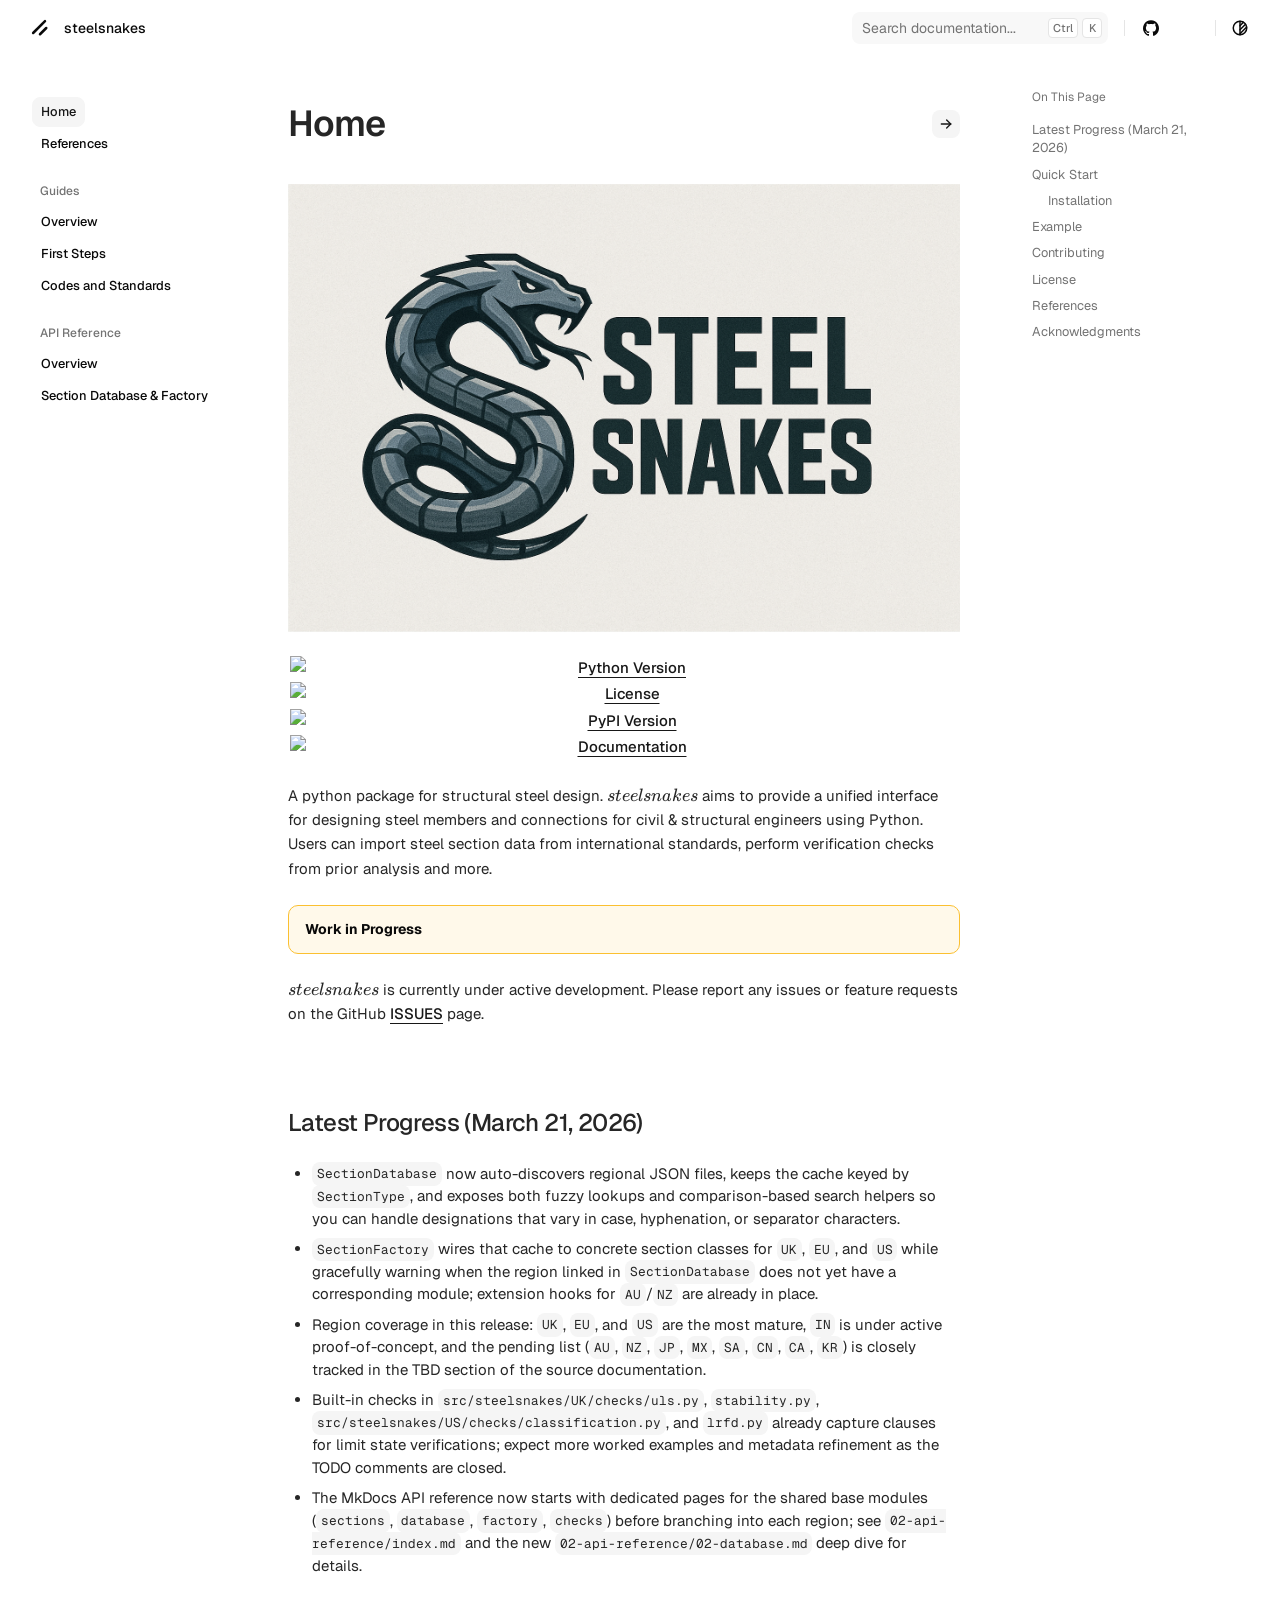
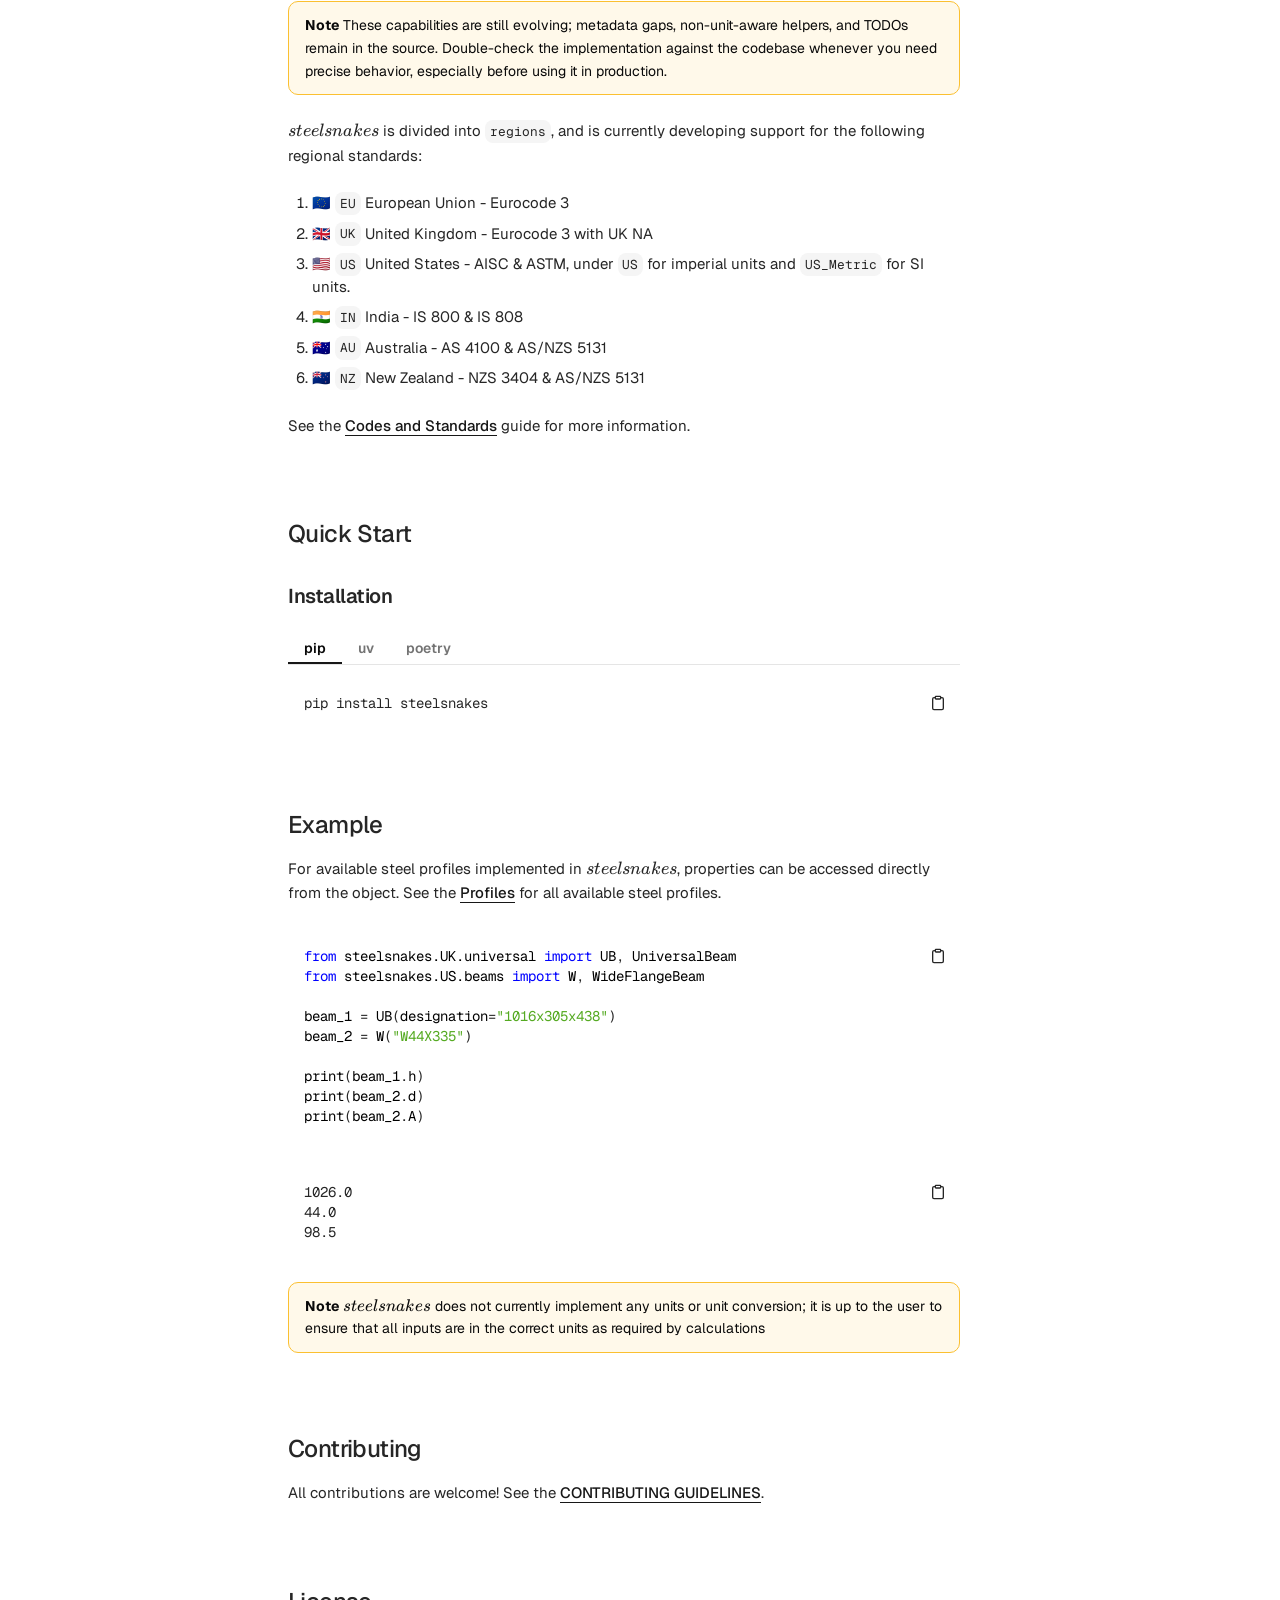
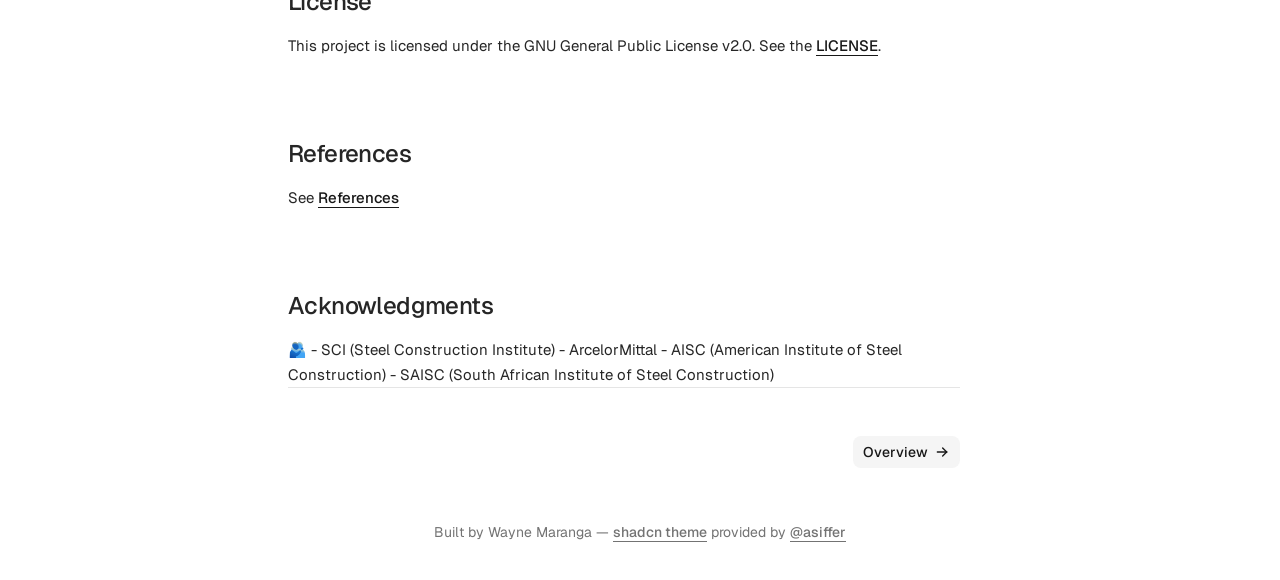
==== commit 17704192: "Deployed 32d8060 with MkDocs version: 1.6.1" ====
--- a/index.html
+++ b/index.html
@@ -765,9 +765,18 @@
 <h2 id="references">References</h2>
 <p>See <a href="99-references/">References</a></p>
 <h2 id="acknowledgments">Acknowledgments</h2>
-<p>🫂</p>
-<div class="codehilite"><pre><span></span><code>
-</code></pre></div>
+<p>🫂
+- SCI (Steel Construction Institute)
+- ArcelorMittal
+- AISC (American Institute of Steel Construction)
+- SAISC (South African Institute of Steel Construction)</p>
+<hr />
+<!-- [1]: ...
+[2]: ...
+
+```
+
+``` -->
 
     </div>
 </article>
